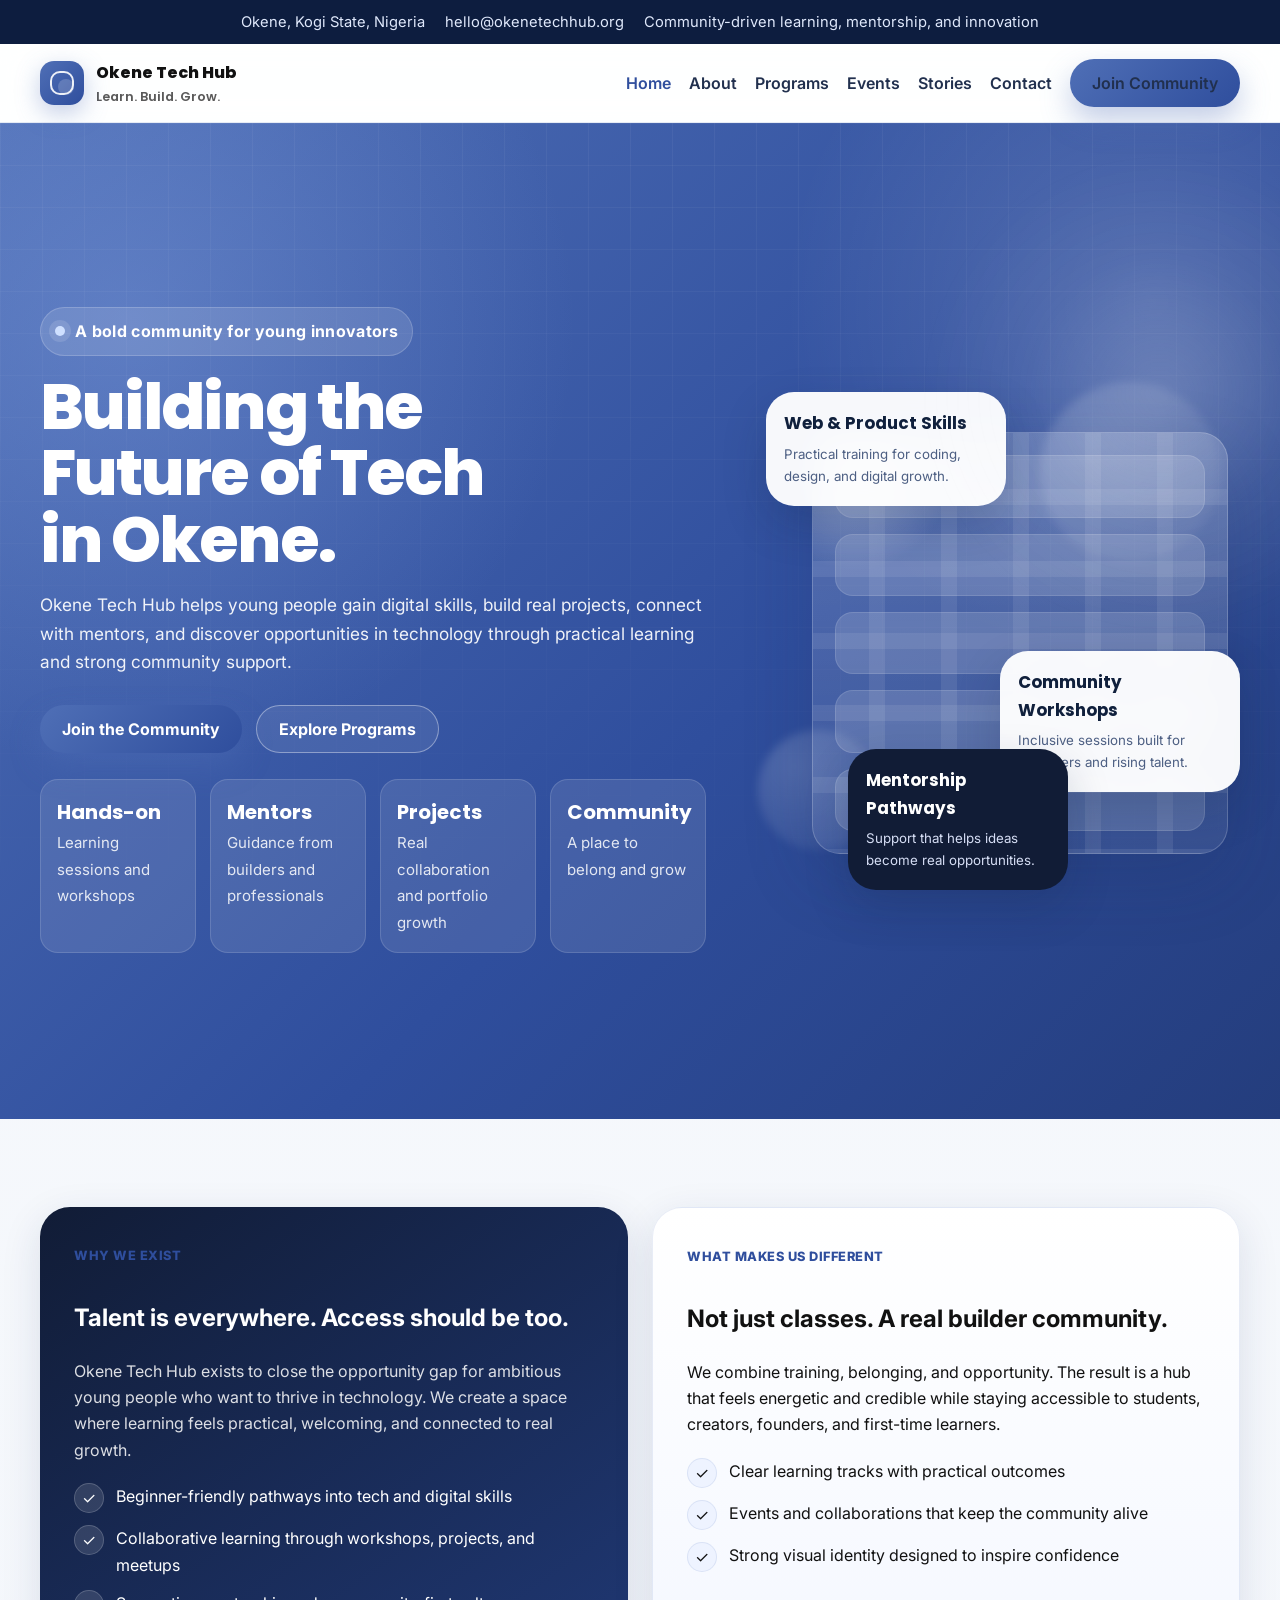
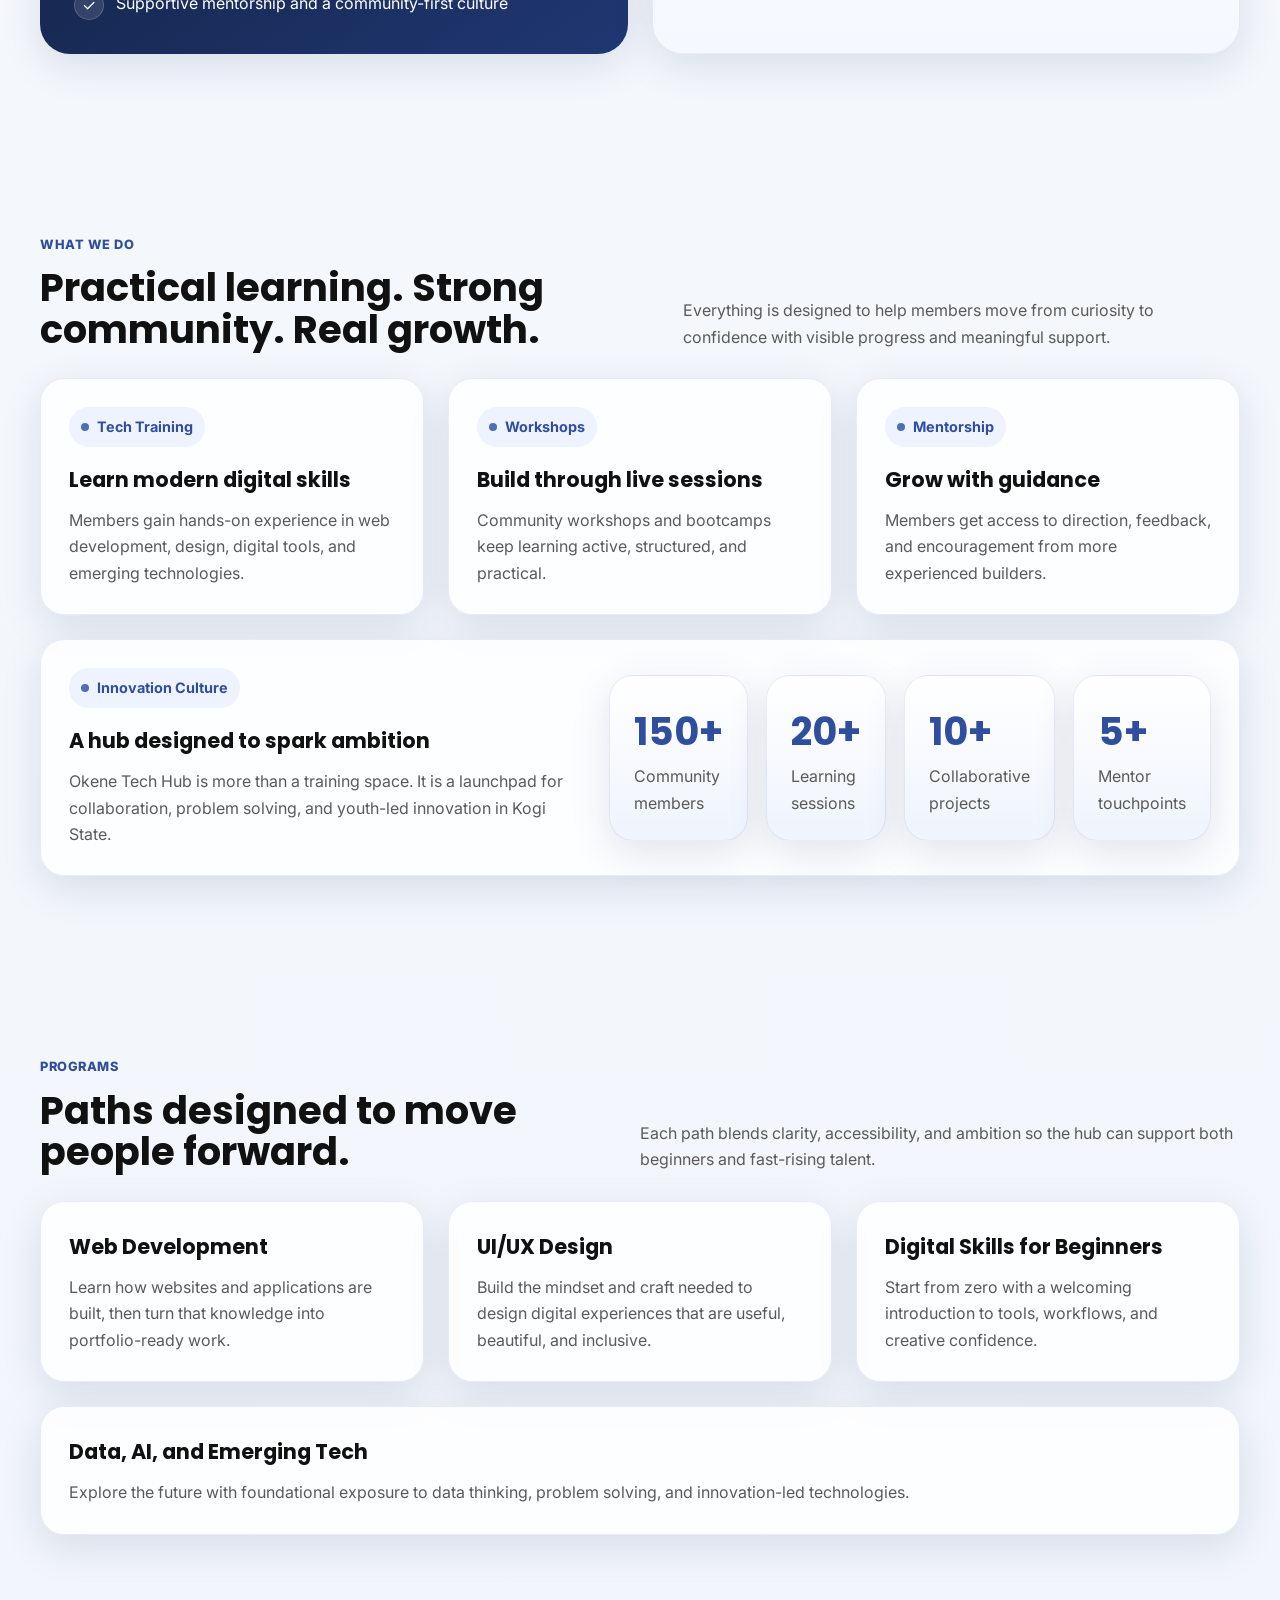
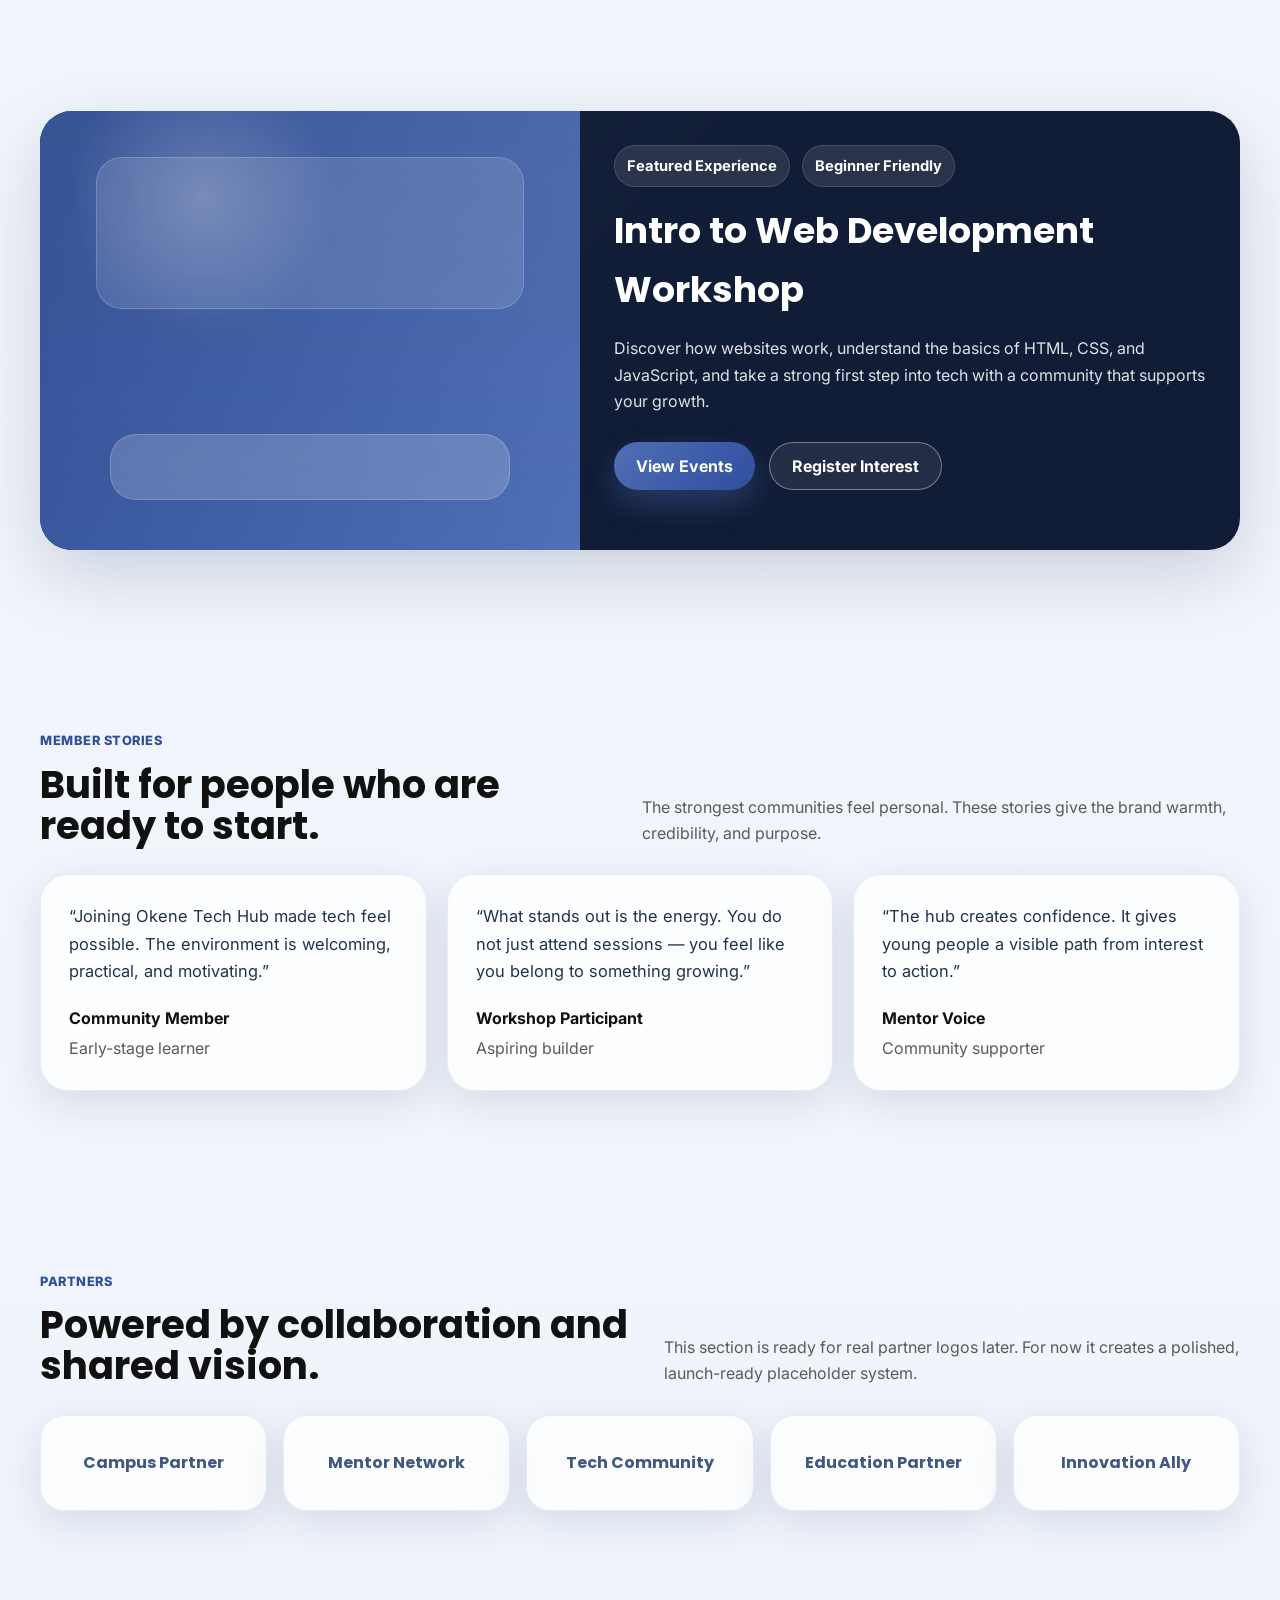
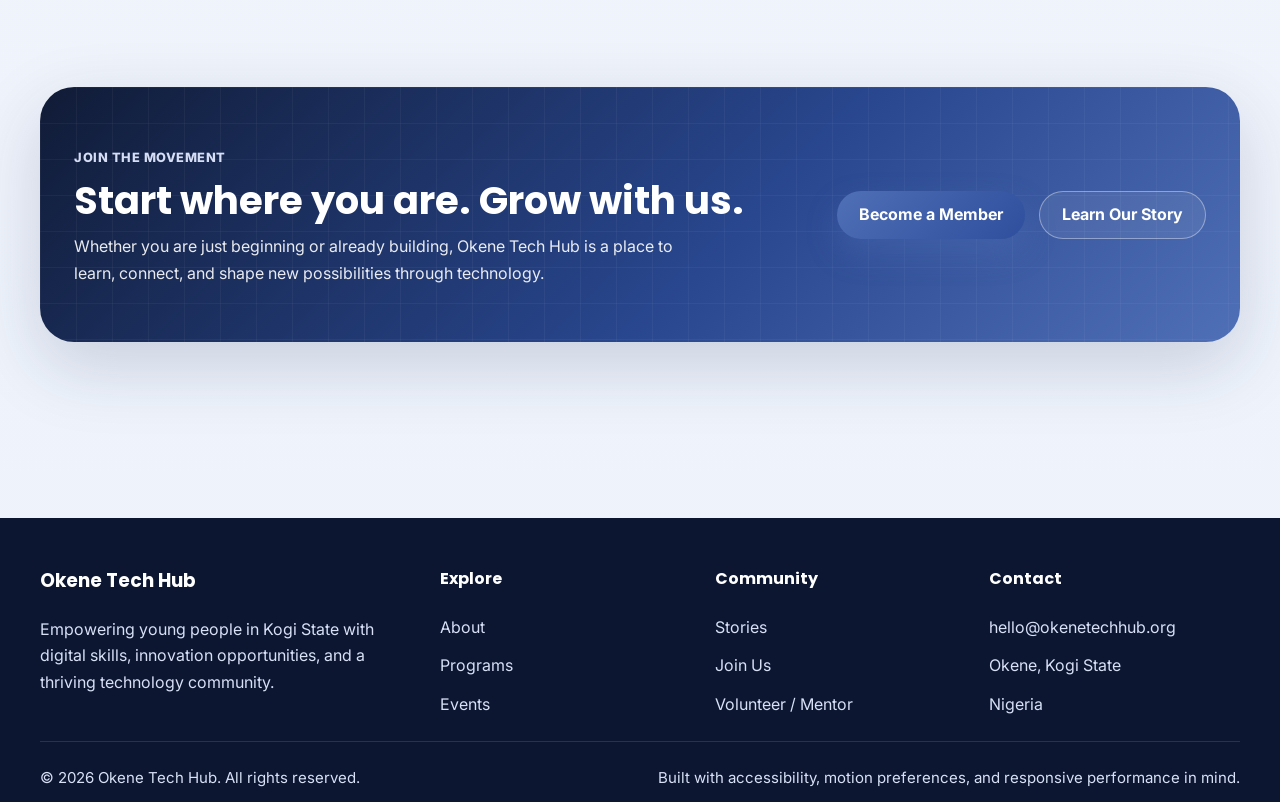
==== index.html @ 85276c2b "Okenetechhub" ====
<!doctype html>
<html lang="en">
<head>
  <meta charset="utf-8">
  <meta name="viewport" content="width=device-width, initial-scale=1">
  <meta name="description" content="Okene Tech Hub is a modern technology community empowering young people with digital skills, mentorship, and real opportunities.">
  <title>Okene Tech Hub | Building the Future of Tech in Okene</title>
  <link rel="preconnect" href="https://fonts.googleapis.com">
  <link rel="preconnect" href="https://fonts.gstatic.com" crossorigin>
  <link href="https://fonts.googleapis.com/css2?family=Inter:wght@400;500;600;700;800&family=Poppins:wght@600;700;800&display=swap" rel="stylesheet">
  <link rel="stylesheet" href="assets/css/styles.css">
</head>
<body>
  <a class="skip-link" href="#main">Skip to content</a>
  <div class="topbar">
    <div class="inner">
      <span>Okene, Kogi State, Nigeria</span>
      <span>hello@okenetechhub.org</span>
      <span>Community-driven learning, mentorship, and innovation</span>
    </div>
  </div>
  <header class="header">
    <div class="inner">
      <a class="brand" href="index.html" aria-label="Okene Tech Hub home">
        <span class="brand-mark" aria-hidden="true"></span>
        <span class="brand-text">Okene Tech Hub<small>Learn. Build. Grow.</small></span>
      </a>
      <button class="nav-toggle" data-nav-toggle aria-expanded="false" aria-controls="site-nav" aria-label="Open navigation menu">
        <span class="bar"></span><span class="bar"></span><span class="bar"></span>
      </button>
      <nav class="nav" id="site-nav" data-nav aria-label="Primary navigation">
        <ul>
          <li><a href="index.html" aria-current="page">Home</a></li>
          <li><a href="about.html">About</a></li>
          <li><a href="programs.html">Programs</a></li>
          <li><a href="events.html">Events</a></li>
          <li><a href="testimonials.html">Stories</a></li>
          <li><a href="contact.html">Contact</a></li>
        </ul>
        <a class="btn btn-primary" href="contact.html">Join Community</a>
      </nav>
    </div>
  </header>

  <main id="main">
    <section class="hero">
      <div class="container">
        <div class="reveal is-visible">
          <span class="eyebrow">A bold community for young innovators</span>
          <h1>Building the Future of Tech in Okene.</h1>
          <p>Okene Tech Hub helps young people gain digital skills, build real projects, connect with mentors, and discover opportunities in technology through practical learning and strong community support.</p>
          <div class="hero-actions">
            <a class="btn btn-primary" href="contact.html">Join the Community</a>
            <a class="btn btn-ghost" href="programs.html">Explore Programs</a>
          </div>
          <div class="hero-stats" aria-label="Key community highlights">
            <div class="stat"><strong>Hands-on</strong><span>Learning sessions and workshops</span></div>
            <div class="stat"><strong>Mentors</strong><span>Guidance from builders and professionals</span></div>
            <div class="stat"><strong>Projects</strong><span>Real collaboration and portfolio growth</span></div>
            <div class="stat"><strong>Community</strong><span>A place to belong and grow</span></div>
          </div>
        </div>
        <div class="hero-art reveal is-visible" aria-hidden="true">
          <span class="orb orb-a"></span>
          <span class="orb orb-b"></span>
          <div class="panel">
            <div class="panel-lines">
              <span></span><span></span><span></span><span></span><span></span>
            </div>
          </div>
          <div class="float-card one">
            <strong>Web & Product Skills</strong>
            <small>Practical training for coding, design, and digital growth.</small>
          </div>
          <div class="float-card two">
            <strong>Community Workshops</strong>
            <small>Inclusive sessions built for beginners and rising talent.</small>
          </div>
          <div class="float-card three">
            <strong>Mentorship Pathways</strong>
            <small>Support that helps ideas become real opportunities.</small>
          </div>
        </div>
      </div>
    </section>

    <section>
      <div class="container story">
        <article class="story-panel dark reveal">
          <span class="kicker">Why we exist</span>
          <h2>Talent is everywhere. Access should be too.</h2>
          <p>Okene Tech Hub exists to close the opportunity gap for ambitious young people who want to thrive in technology. We create a space where learning feels practical, welcoming, and connected to real growth.</p>
          <ul class="checklist">
            <li>Beginner-friendly pathways into tech and digital skills</li>
            <li>Collaborative learning through workshops, projects, and meetups</li>
            <li>Supportive mentorship and a community-first culture</li>
          </ul>
        </article>
        <article class="story-panel light reveal lift">
          <span class="kicker">What makes us different</span>
          <h2>Not just classes. A real builder community.</h2>
          <p>We combine training, belonging, and opportunity. The result is a hub that feels energetic and credible while staying accessible to students, creators, founders, and first-time learners.</p>
          <ul class="checklist">
            <li>Clear learning tracks with practical outcomes</li>
            <li>Events and collaborations that keep the community alive</li>
            <li>Strong visual identity designed to inspire confidence</li>
          </ul>
        </article>
      </div>
    </section>

    <section>
      <div class="container">
        <div class="section-header reveal">
          <div>
            <span class="kicker">What we do</span>
            <h2>Practical learning. Strong community. Real growth.</h2>
          </div>
          <p>Everything is designed to help members move from curiosity to confidence with visible progress and meaningful support.</p>
        </div>
        <div class="grid feature-grid">
          <article class="card reveal lift">
            <span class="card-badge">Tech Training</span>
            <h3>Learn modern digital skills</h3>
            <p>Members gain hands-on experience in web development, design, digital tools, and emerging technologies.</p>
          </article>
          <article class="card reveal lift">
            <span class="card-badge">Workshops</span>
            <h3>Build through live sessions</h3>
            <p>Community workshops and bootcamps keep learning active, structured, and practical.</p>
          </article>
          <article class="card reveal lift">
            <span class="card-badge">Mentorship</span>
            <h3>Grow with guidance</h3>
            <p>Members get access to direction, feedback, and encouragement from more experienced builders.</p>
          </article>
          <article class="card reveal lift">
            <div>
              <span class="card-badge">Innovation Culture</span>
              <h3>A hub designed to spark ambition</h3>
              <p>Okene Tech Hub is more than a training space. It is a launchpad for collaboration, problem solving, and youth-led innovation in Kogi State.</p>
            </div>
            <div class="metrics" aria-label="Projected community impact">
              <div class="metric"><strong data-counter="150" data-suffix="+">0+</strong><span>Community members</span></div>
              <div class="metric"><strong data-counter="20" data-suffix="+">0+</strong><span>Learning sessions</span></div>
              <div class="metric"><strong data-counter="10" data-suffix="+">0+</strong><span>Collaborative projects</span></div>
              <div class="metric"><strong data-counter="5" data-suffix="+">0+</strong><span>Mentor touchpoints</span></div>
            </div>
          </article>
        </div>
      </div>
    </section>

    <section>
      <div class="container">
        <div class="section-header reveal">
          <div>
            <span class="kicker">Programs</span>
            <h2>Paths designed to move people forward.</h2>
          </div>
          <p>Each path blends clarity, accessibility, and ambition so the hub can support both beginners and fast-rising talent.</p>
        </div>
        <div class="grid">
          <article class="card reveal lift" style="grid-column: span 4;">
            <h3>Web Development</h3>
            <p>Learn how websites and applications are built, then turn that knowledge into portfolio-ready work.</p>
          </article>
          <article class="card reveal lift" style="grid-column: span 4;">
            <h3>UI/UX Design</h3>
            <p>Build the mindset and craft needed to design digital experiences that are useful, beautiful, and inclusive.</p>
          </article>
          <article class="card reveal lift" style="grid-column: span 4;">
            <h3>Digital Skills for Beginners</h3>
            <p>Start from zero with a welcoming introduction to tools, workflows, and creative confidence.</p>
          </article>
          <article class="card reveal lift" style="grid-column: span 12;">
            <h3>Data, AI, and Emerging Tech</h3>
            <p>Explore the future with foundational exposure to data thinking, problem solving, and innovation-led technologies.</p>
          </article>
        </div>
      </div>
    </section>

    <section>
      <div class="container">
        <article class="event-card reveal">
          <div class="event-visual" aria-hidden="true"></div>
          <div class="event-copy">
            <div class="event-meta">
              <span class="pill">Featured Experience</span>
              <span class="pill">Beginner Friendly</span>
            </div>
            <h3>Intro to Web Development Workshop</h3>
            <p>Discover how websites work, understand the basics of HTML, CSS, and JavaScript, and take a strong first step into tech with a community that supports your growth.</p>
            <div class="hero-actions">
              <a class="btn btn-primary" href="events.html">View Events</a>
              <a class="btn btn-ghost" href="contact.html">Register Interest</a>
            </div>
          </div>
        </article>
      </div>
    </section>

    <section>
      <div class="container">
        <div class="section-header reveal">
          <div>
            <span class="kicker">Member stories</span>
            <h2>Built for people who are ready to start.</h2>
          </div>
          <p>The strongest communities feel personal. These stories give the brand warmth, credibility, and purpose.</p>
        </div>
        <div class="testimonials">
          <article class="quote reveal lift">
            <blockquote>“Joining Okene Tech Hub made tech feel possible. The environment is welcoming, practical, and motivating.”</blockquote>
            <footer><strong>Community Member</strong><span>Early-stage learner</span></footer>
          </article>
          <article class="quote reveal lift">
            <blockquote>“What stands out is the energy. You do not just attend sessions — you feel like you belong to something growing.”</blockquote>
            <footer><strong>Workshop Participant</strong><span>Aspiring builder</span></footer>
          </article>
          <article class="quote reveal lift">
            <blockquote>“The hub creates confidence. It gives young people a visible path from interest to action.”</blockquote>
            <footer><strong>Mentor Voice</strong><span>Community supporter</span></footer>
          </article>
        </div>
      </div>
    </section>

    <section>
      <div class="container">
        <div class="section-header reveal">
          <div>
            <span class="kicker">Partners</span>
            <h2>Powered by collaboration and shared vision.</h2>
          </div>
          <p>This section is ready for real partner logos later. For now it creates a polished, launch-ready placeholder system.</p>
        </div>
        <div class="logo-row">
          <div class="logo-tile reveal lift">Campus Partner</div>
          <div class="logo-tile reveal lift">Mentor Network</div>
          <div class="logo-tile reveal lift">Tech Community</div>
          <div class="logo-tile reveal lift">Education Partner</div>
          <div class="logo-tile reveal lift">Innovation Ally</div>
        </div>
      </div>
    </section>

    <section>
      <div class="container">
        <article class="cta reveal">
          <div class="inner">
            <div>
              <span class="kicker" style="color:#d6def5;">Join the movement</span>
              <h2>Start where you are. Grow with us.</h2>
              <p>Whether you are just beginning or already building, Okene Tech Hub is a place to learn, connect, and shape new possibilities through technology.</p>
            </div>
            <div class="cta-actions">
              <a class="btn btn-primary" href="contact.html">Become a Member</a>
              <a class="btn btn-ghost" href="about.html">Learn Our Story</a>
            </div>
          </div>
        </article>
      </div>
    </section>
  </main>

  <footer class="footer">
    <div class="inner">
      <div class="footer-grid">
        <div>
          <h3>Okene Tech Hub</h3>
          <p>Empowering young people in Kogi State with digital skills, innovation opportunities, and a thriving technology community.</p>
        </div>
        <div>
          <h4>Explore</h4>
          <ul>
            <li><a href="about.html">About</a></li>
            <li><a href="programs.html">Programs</a></li>
            <li><a href="events.html">Events</a></li>
          </ul>
        </div>
        <div>
          <h4>Community</h4>
          <ul>
            <li><a href="testimonials.html">Stories</a></li>
            <li><a href="contact.html">Join Us</a></li>
            <li><a href="contact.html">Volunteer / Mentor</a></li>
          </ul>
        </div>
        <div>
          <h4>Contact</h4>
          <ul>
            <li><a href="mailto:hello@okenetechhub.org">hello@okenetechhub.org</a></li>
            <li>Okene, Kogi State</li>
            <li>Nigeria</li>
          </ul>
        </div>
      </div>
      <div class="footer-bottom">
        <span>© 2026 Okene Tech Hub. All rights reserved.</span>
        <span>Built with accessibility, motion preferences, and responsive performance in mind.</span>
      </div>
    </div>
  </footer>

  <script src="assets/js/main.js"></script>
</body>
</html>
---- assets/css/styles.css ----
:root {
  --primary: #4f6fb6;
  --primary-dark: #2f4e9d;
  --accent: #6c8edb;
  --accent-2: #89a7e7;
  --bg: #f2f4f7;
  --surface: #ffffff;
  --surface-2: #e9eef8;
  --ink: #111111;
  --muted: #5a5a5a;
  --card-dark: #1f1f1f;
  --white: #ffffff;
  --ring: #ffbf47;
  --shadow: 0 12px 40px rgba(25, 42, 89, 0.12);
  --shadow-lg: 0 24px 70px rgba(25, 42, 89, 0.18);
  --radius: 24px;
  --radius-sm: 16px;
  --max: 1200px;
  --header-h: 78px;
}

* { box-sizing: border-box; }
html { scroll-behavior: smooth; }
body {
  margin: 0;
  font-family: Inter, system-ui, -apple-system, BlinkMacSystemFont, "Segoe UI", sans-serif;
  color: var(--ink);
  background: linear-gradient(180deg, #f7f9fc 0%, #eef3fb 100%);
  line-height: 1.65;
}
img { max-width: 100%; display: block; }
a { color: inherit; }
button, input, textarea { font: inherit; }

.skip-link {
  position: absolute;
  left: 16px;
  top: -56px;
  background: var(--ink);
  color: var(--white);
  padding: 12px 16px;
  border-radius: 12px;
  z-index: 1000;
}
.skip-link:focus { top: 16px; }

:focus-visible {
  outline: 3px solid var(--ring);
  outline-offset: 3px;
}

.topbar {
  background: #0d1d3f;
  color: #dfe8fb;
  font-size: 0.92rem;
}
.topbar .inner,
.header .inner,
.container {
  width: min(calc(100% - 32px), var(--max));
  margin: 0 auto;
}
.topbar .inner {
  display: flex;
  flex-wrap: wrap;
  gap: 10px 20px;
  justify-content: center;
  padding: 10px 0;
}

.header {
  position: sticky;
  top: 0;
  z-index: 20;
  backdrop-filter: blur(14px);
  background: rgba(255, 255, 255, 0.88);
  border-bottom: 1px solid rgba(79, 111, 182, 0.14);
}
.header .inner {
  min-height: var(--header-h);
  display: flex;
  align-items: center;
  justify-content: space-between;
  gap: 20px;
}
.brand {
  display: inline-flex;
  align-items: center;
  gap: 12px;
  text-decoration: none;
  font-weight: 800;
  font-family: Poppins, Inter, sans-serif;
}
.brand-mark {
  width: 44px;
  height: 44px;
  border-radius: 14px;
  background: linear-gradient(135deg, var(--primary), var(--primary-dark));
  position: relative;
  box-shadow: 0 8px 24px rgba(79, 111, 182, 0.35);
}
.brand-mark::before,
.brand-mark::after {
  content: "";
  position: absolute;
  inset: 10px;
  border: 2px solid rgba(255,255,255,0.9);
  border-radius: 10px;
}
.brand-mark::after {
  inset: 18px 10px 10px 18px;
  background: rgba(255,255,255,0.18);
  border-width: 0;
}
.brand-text small {
  display: block;
  color: var(--muted);
  font-weight: 600;
  font-size: 0.8rem;
}

.nav-toggle {
  display: none;
  border: 0;
  background: transparent;
  padding: 8px;
  border-radius: 10px;
}
.nav-toggle .bar {
  display: block;
  width: 24px;
  height: 2px;
  background: var(--ink);
  margin: 5px 0;
}

.nav {
  display: flex;
  align-items: center;
  gap: 18px;
}
.nav ul {
  list-style: none;
  display: flex;
  gap: 18px;
  padding: 0;
  margin: 0;
}
.nav a {
  text-decoration: none;
  color: #21304e;
  font-weight: 600;
}
.nav a[aria-current="page"] {
  color: var(--primary-dark);
}

.btn, .button-link {
  display: inline-flex;
  align-items: center;
  justify-content: center;
  gap: 10px;
  text-decoration: none;
  min-height: 48px;
  padding: 0 22px;
  border-radius: 999px;
  font-weight: 700;
  transition: transform .25s ease, box-shadow .25s ease, background .25s ease, color .25s ease, border-color .25s ease;
}
.btn:hover, .button-link:hover { transform: translateY(-2px); }
.btn-primary {
  background: linear-gradient(135deg, var(--primary), var(--primary-dark));
  color: var(--white);
  box-shadow: 0 14px 30px rgba(79, 111, 182, 0.35);
}
.btn-primary:hover { box-shadow: 0 18px 40px rgba(79, 111, 182, 0.42); }
.btn-secondary {
  color: var(--primary-dark);
  border: 1.5px solid rgba(79,111,182,0.25);
  background: rgba(255,255,255,0.75);
}
.btn-ghost {
  color: var(--white);
  border: 1.5px solid rgba(255,255,255,0.38);
  background: rgba(255,255,255,0.08);
}

.hero {
  position: relative;
  overflow: clip;
  background:
    radial-gradient(circle at 10% 20%, rgba(137,167,231,0.35), transparent 32%),
    radial-gradient(circle at 90% 18%, rgba(255,255,255,0.17), transparent 26%),
    linear-gradient(135deg, #4f6fb6 0%, #2f4e9d 58%, #243d7d 100%);
  color: var(--white);
}
.hero::before {
  content: "";
  position: absolute;
  inset: 0;
  background-image:
    linear-gradient(rgba(255,255,255,0.08) 1px, transparent 1px),
    linear-gradient(90deg, rgba(255,255,255,0.08) 1px, transparent 1px);
  background-size: 42px 42px;
  mask-image: linear-gradient(180deg, rgba(0,0,0,.6), transparent 85%);
}
.hero::after {
  content: "";
  position: absolute;
  width: 500px;
  height: 500px;
  border-radius: 50%;
  right: -130px;
  top: 20px;
  background: radial-gradient(circle, rgba(255,255,255,0.18) 0%, rgba(255,255,255,0.04) 38%, transparent 68%);
  filter: blur(8px);
}
.hero .container {
  position: relative;
  padding: 96px 0 78px;
  display: grid;
  grid-template-columns: 1.15fr .85fr;
  gap: 42px;
  align-items: center;
}
.eyebrow {
  display: inline-flex;
  align-items: center;
  gap: 10px;
  padding: 10px 14px;
  border-radius: 999px;
  background: rgba(255,255,255,0.12);
  border: 1px solid rgba(255,255,255,0.18);
  font-weight: 700;
  letter-spacing: .02em;
}
.eyebrow::before {
  content: "";
  width: 10px;
  height: 10px;
  border-radius: 50%;
  background: #cfe0ff;
  box-shadow: 0 0 0 6px rgba(255,255,255,0.12);
}
.hero h1,
.page-hero h1 {
  font-family: Poppins, Inter, sans-serif;
  font-weight: 800;
  line-height: 1.04;
  letter-spacing: -0.03em;
  margin: 18px 0 18px;
}
.hero h1 { font-size: clamp(2.7rem, 5vw, 5rem); max-width: 12ch; }
.hero p {
  max-width: 62ch;
  font-size: 1.08rem;
  color: rgba(255,255,255,0.92);
}
.hero-actions {
  display: flex;
  flex-wrap: wrap;
  gap: 14px;
  margin: 28px 0 26px;
}
.hero-stats {
  display: grid;
  grid-template-columns: repeat(4, minmax(0, 1fr));
  gap: 14px;
}
.stat {
  padding: 16px;
  border-radius: 18px;
  background: rgba(255,255,255,0.1);
  border: 1px solid rgba(255,255,255,0.14);
}
.stat strong {
  display: block;
  font-size: 1.25rem;
  font-family: Poppins, Inter, sans-serif;
}
.stat span { color: rgba(255,255,255,0.85); font-size: 0.94rem; }

.hero-art {
  position: relative;
  min-height: 520px;
}
.orb, .panel, .float-card {
  position: absolute;
  border-radius: 28px;
}
.orb {
  width: 180px;
  height: 180px;
  border-radius: 50%;
  filter: blur(4px);
  background: radial-gradient(circle at 30% 30%, rgba(255,255,255,0.92), rgba(255,255,255,0.12));
  opacity: 0.18;
}
.orb-a { top: 12px; right: 20px; }
.orb-b { bottom: 40px; left: 10px; width: 120px; height: 120px; }
.panel {
  inset: 62px 12px 36px 64px;
  background: linear-gradient(180deg, rgba(255,255,255,0.18), rgba(255,255,255,0.07));
  border: 1px solid rgba(255,255,255,0.2);
  box-shadow: var(--shadow-lg);
  overflow: hidden;
}
.panel::before {
  content: "";
  position: absolute;
  inset: 0;
  background:
    radial-gradient(circle at 10% 10%, rgba(255,255,255,0.38), transparent 18%),
    linear-gradient(transparent 78%, rgba(255,255,255,0.08) 78%),
    linear-gradient(90deg, transparent 78%, rgba(255,255,255,0.08) 78%);
  background-size: auto, 100% 72px, 72px 100%;
}
.panel-lines {
  position: absolute;
  inset: 22px;
  display: grid;
  grid-template-rows: repeat(5, 1fr);
  gap: 16px;
}
.panel-lines span {
  border-radius: 18px;
  background: rgba(255,255,255,0.14);
  border: 1px solid rgba(255,255,255,0.12);
}
.float-card {
  padding: 18px;
  background: rgba(255,255,255,0.96);
  color: #10203c;
  box-shadow: 0 18px 45px rgba(16, 32, 60, 0.18);
  backdrop-filter: blur(12px);
}
.float-card strong {
  display: block;
  font-family: Poppins, Inter, sans-serif;
  font-size: 1.05rem;
  margin-bottom: 6px;
}
.float-card small { color: #4d5f83; display: block; }
.float-card.one { top: 22px; left: 18px; width: 240px; }
.float-card.two { right: 0; bottom: 98px; width: 240px; }
.float-card.three { left: 100px; bottom: 0; width: 220px; background: #111c36; color: var(--white); }
.float-card.three small { color: #d6def5; }

main section { padding: 88px 0; }
.section-header {
  display: flex;
  justify-content: space-between;
  gap: 18px;
  align-items: end;
  margin-bottom: 28px;
}
.section-header h2,
.cta h2,
.page-hero h1 {
  font-family: Poppins, Inter, sans-serif;
  font-size: clamp(2rem, 3vw, 3rem);
  line-height: 1.08;
  margin: 0;
}
.section-header p,
.lead {
  max-width: 60ch;
  color: var(--muted);
  margin: 0;
}
.kicker {
  display: inline-block;
  margin-bottom: 12px;
  font-weight: 800;
  color: var(--primary-dark);
  letter-spacing: .04em;
  text-transform: uppercase;
  font-size: .8rem;
}

.grid {
  display: grid;
  grid-template-columns: repeat(12, 1fr);
  gap: 24px;
}
.card {
  background: rgba(255,255,255,0.82);
  border: 1px solid rgba(79,111,182,0.12);
  border-radius: var(--radius);
  box-shadow: var(--shadow);
  padding: 28px;
}
.card h3 {
  font-family: Poppins, Inter, sans-serif;
  margin-top: 0;
  margin-bottom: 10px;
  font-size: 1.3rem;
}
.card p { margin: 0; color: var(--muted); }
.card-badge {
  display: inline-flex;
  align-items: center;
  gap: 8px;
  padding: 8px 12px;
  margin-bottom: 16px;
  border-radius: 999px;
  background: #eef3ff;
  color: var(--primary-dark);
  font-weight: 700;
  font-size: .9rem;
}
.card-badge::before {
  content: "";
  width: 8px; height: 8px; border-radius: 50%; background: var(--primary);
}

.feature-grid .card:nth-child(1) { grid-column: span 4; }
.feature-grid .card:nth-child(2) { grid-column: span 4; }
.feature-grid .card:nth-child(3) { grid-column: span 4; }
.feature-grid .card:nth-child(4) { grid-column: span 12; display: grid; grid-template-columns: 1.2fr .8fr; gap: 20px; align-items: center; }

.story {
  display: grid;
  grid-template-columns: 1fr 1fr;
  gap: 24px;
  align-items: stretch;
}
.story-panel {
  border-radius: 30px;
  padding: 34px;
  box-shadow: var(--shadow);
}
.story-panel.dark {
  background: linear-gradient(145deg, #111c36, #1f3772);
  color: var(--white);
}
.story-panel.dark p { color: rgba(255,255,255,0.85); }
.story-panel.light {
  background: linear-gradient(180deg, #ffffff, #f5f8ff);
  border: 1px solid rgba(79,111,182,0.12);
}
.checklist {
  list-style: none;
  padding: 0;
  margin: 20px 0 0;
}
.checklist li {
  display: flex;
  gap: 12px;
  margin-top: 12px;
}
.checklist li::before {
  content: "✓";
  width: 28px;
  height: 28px;
  display: inline-grid;
  place-items: center;
  border-radius: 50%;
  background: rgba(255,255,255,0.12);
  border: 1px solid rgba(255,255,255,0.18);
  flex: 0 0 28px;
}
.story-panel.light .checklist li::before {
  background: #eef3ff;
  border-color: rgba(79,111,182,0.12);
}

.metrics {
  display: grid;
  grid-template-columns: repeat(4, 1fr);
  gap: 18px;
}
.metric {
  padding: 24px;
  border-radius: 24px;
  background: linear-gradient(180deg, #ffffff, #eff4fd);
  border: 1px solid rgba(79,111,182,0.12);
  box-shadow: var(--shadow);
}
.metric strong {
  display: block;
  font-family: Poppins, Inter, sans-serif;
  font-size: clamp(1.9rem, 3vw, 2.6rem);
  color: var(--primary-dark);
}
.metric span { color: var(--muted); }

.event-card,
.cta {
  position: relative;
  overflow: hidden;
}
.event-card {
  display: grid;
  grid-template-columns: .9fr 1.1fr;
  gap: 0;
  background: #111c36;
  color: var(--white);
  border-radius: 32px;
  box-shadow: var(--shadow-lg);
}
.event-card::before {
  content: "";
  position: absolute;
  inset: 0;
  background:
    radial-gradient(circle at 12% 22%, rgba(137,167,231,0.38), transparent 28%),
    linear-gradient(135deg, rgba(255,255,255,0.04), transparent 50%);
}
.event-visual {
  min-height: 320px;
  background:
    linear-gradient(180deg, rgba(255,255,255,0.08), rgba(255,255,255,0)),
    radial-gradient(circle at 30% 20%, rgba(255,255,255,0.2), transparent 26%),
    linear-gradient(135deg, #26458c, #4f6fb6);
  position: relative;
}
.event-visual::before,
.event-visual::after {
  content: "";
  position: absolute;
  border-radius: 26px;
  border: 1px solid rgba(255,255,255,0.18);
}
.event-visual::before {
  inset: 46px 56px auto 56px;
  height: 150px;
  background: rgba(255,255,255,0.12);
}
.event-visual::after {
  inset: auto 70px 50px 70px;
  height: 64px;
  background: rgba(255,255,255,0.18);
}
.event-copy { position: relative; padding: 34px; }
.event-meta {
  display: flex;
  flex-wrap: wrap;
  gap: 12px;
  margin-bottom: 14px;
}
.pill {
  display: inline-flex;
  padding: 8px 12px;
  border-radius: 999px;
  background: rgba(255,255,255,0.1);
  border: 1px solid rgba(255,255,255,0.14);
  font-weight: 700;
  font-size: .92rem;
}
.event-copy h3 { font-size: clamp(1.6rem, 2.8vw, 2.4rem); margin: 8px 0 12px; font-family: Poppins, Inter, sans-serif; }
.event-copy p { color: rgba(255,255,255,0.87); }

.testimonials {
  display: grid;
  grid-template-columns: repeat(3, 1fr);
  gap: 20px;
}
.quote {
  background: rgba(255,255,255,0.84);
  border: 1px solid rgba(79,111,182,0.12);
  border-radius: 28px;
  padding: 28px;
  box-shadow: var(--shadow);
}
.quote blockquote {
  margin: 0 0 20px;
  font-size: 1.03rem;
  color: #22324c;
}
.quote footer {
  display: flex;
  flex-direction: column;
  gap: 4px;
  color: var(--muted);
}
.quote strong { color: var(--ink); }

.logo-row {
  display: grid;
  grid-template-columns: repeat(5, 1fr);
  gap: 16px;
}
.logo-tile {
  min-height: 96px;
  display: grid;
  place-items: center;
  border-radius: 24px;
  background: rgba(255,255,255,0.8);
  border: 1px solid rgba(79,111,182,0.12);
  box-shadow: var(--shadow);
  color: #42577f;
  font-family: Poppins, Inter, sans-serif;
  font-weight: 700;
}

.cta {
  background: linear-gradient(135deg, #101b36, #29478f 58%, #4f6fb6);
  color: var(--white);
  border-radius: 34px;
  box-shadow: var(--shadow-lg);
}
.cta::before {
  content: "";
  position: absolute;
  inset: 0;
  background-image:
    linear-gradient(rgba(255,255,255,0.08) 1px, transparent 1px),
    linear-gradient(90deg, rgba(255,255,255,0.08) 1px, transparent 1px);
  background-size: 36px 36px;
  opacity: 0.55;
}
.cta .inner {
  position: relative;
  padding: 56px 34px;
  display: flex;
  gap: 20px;
  align-items: center;
  justify-content: space-between;
}
.cta p { color: rgba(255,255,255,0.9); max-width: 60ch; margin: 12px 0 0; }
.cta-actions { display: flex; flex-wrap: wrap; gap: 14px; }

.page-hero {
  position: relative;
  overflow: hidden;
  background: linear-gradient(135deg, rgba(79,111,182,0.12), rgba(47,78,157,0.06));
  border-bottom: 1px solid rgba(79,111,182,0.1);
}
.page-hero .container { padding: 72px 0 52px; }
.page-hero p { max-width: 64ch; color: var(--muted); font-size: 1.05rem; }
.breadcrumbs {
  display: flex; gap: 10px; flex-wrap: wrap; margin-bottom: 12px; color: #516689; font-weight: 600;
}
.breadcrumbs a { text-decoration: none; color: inherit; }

.two-col { display: grid; grid-template-columns: 1.05fr .95fr; gap: 24px; align-items: start; }
.stack { display: grid; gap: 18px; }
.form-card { background: rgba(255,255,255,0.88); border: 1px solid rgba(79,111,182,0.12); border-radius: 28px; box-shadow: var(--shadow); padding: 28px; }
label { display: block; font-weight: 700; margin-bottom: 8px; }
input, textarea, select {
  width: 100%;
  border: 1px solid rgba(79,111,182,0.2);
  border-radius: 16px;
  padding: 14px 16px;
  background: #fff;
}
textarea { min-height: 150px; resize: vertical; }
.form-grid { display: grid; grid-template-columns: 1fr 1fr; gap: 18px; }
.helper { color: var(--muted); font-size: .93rem; margin-top: 8px; }

.footer {
  background: #0c1630;
  color: #d7e0f5;
  margin-top: 88px;
}
.footer .inner {
  width: min(calc(100% - 32px), var(--max));
  margin: 0 auto;
  padding: 48px 0 24px;
}
.footer-grid {
  display: grid;
  grid-template-columns: 1.2fr .8fr .8fr .8fr;
  gap: 24px;
}
.footer h3, .footer h4 {
  margin-top: 0;
  color: var(--white);
  font-family: Poppins, Inter, sans-serif;
}
.footer ul { list-style: none; padding: 0; margin: 0; display: grid; gap: 12px; }
.footer a { color: inherit; text-decoration: none; }
.footer-bottom {
  display: flex;
  justify-content: space-between;
  gap: 16px;
  flex-wrap: wrap;
  padding-top: 24px;
  margin-top: 24px;
  border-top: 1px solid rgba(255,255,255,0.12);
  font-size: 0.94rem;
}

.reveal {
  opacity: 0;
  transform: translateY(26px);
  transition: opacity .7s ease, transform .7s ease;
}
.reveal.is-visible {
  opacity: 1;
  transform: translateY(0);
}
.lift {
  transition: transform .3s ease, box-shadow .3s ease;
}
.lift:hover {
  transform: translateY(-6px);
  box-shadow: 0 22px 52px rgba(25,42,89,0.14);
}

@media (max-width: 1050px) {
  .hero .container,
  .story,
  .two-col,
  .event-card,
  .feature-grid .card:nth-child(4),
  .cta .inner,
  .footer-grid {
    grid-template-columns: 1fr;
  }
  .hero-art { min-height: 420px; }
  .hero h1 { max-width: none; }
  .metrics, .testimonials, .logo-row { grid-template-columns: repeat(2, 1fr); }
  .feature-grid .card:nth-child(1), .feature-grid .card:nth-child(2), .feature-grid .card:nth-child(3) { grid-column: span 12; }
}

@media (max-width: 820px) {
  .nav-toggle { display: inline-block; }
  .nav {
    position: absolute;
    right: 16px;
    top: calc(100% + 8px);
    width: min(92vw, 340px);
    background: rgba(255,255,255,0.98);
    border: 1px solid rgba(79,111,182,0.14);
    border-radius: 24px;
    box-shadow: var(--shadow-lg);
    padding: 18px;
    display: none;
    flex-direction: column;
    align-items: stretch;
  }
  .nav.open { display: flex; }
  .nav ul { flex-direction: column; gap: 14px; }
  .hero .container { padding: 76px 0 54px; }
  .hero-stats { grid-template-columns: repeat(2, 1fr); }
  .metrics { grid-template-columns: repeat(2, 1fr); }
  .testimonials, .logo-row { grid-template-columns: 1fr; }
  .section-header { align-items: start; flex-direction: column; }
}

@media (max-width: 600px) {
  body { font-size: 0.98rem; }
  .topbar .inner { justify-content: start; }
  .hero-actions, .cta-actions { flex-direction: column; align-items: stretch; }
  .btn, .button-link { width: 100%; }
  .hero-stats, .metrics, .form-grid { grid-template-columns: 1fr; }
  .card, .form-card, .story-panel, .event-copy { padding: 22px; }
  .panel { inset: 52px 0 26px 22px; }
  .float-card.one { width: 210px; }
  .float-card.two { width: 210px; }
  .float-card.three { left: 32px; }
}

@media (prefers-reduced-motion: reduce) {
  html { scroll-behavior: auto; }
  *, *::before, *::after {
    animation-duration: 0.01ms !important;
    animation-iteration-count: 1 !important;
    transition-duration: 0.01ms !important;
  }
  .reveal { opacity: 1; transform: none; }
}
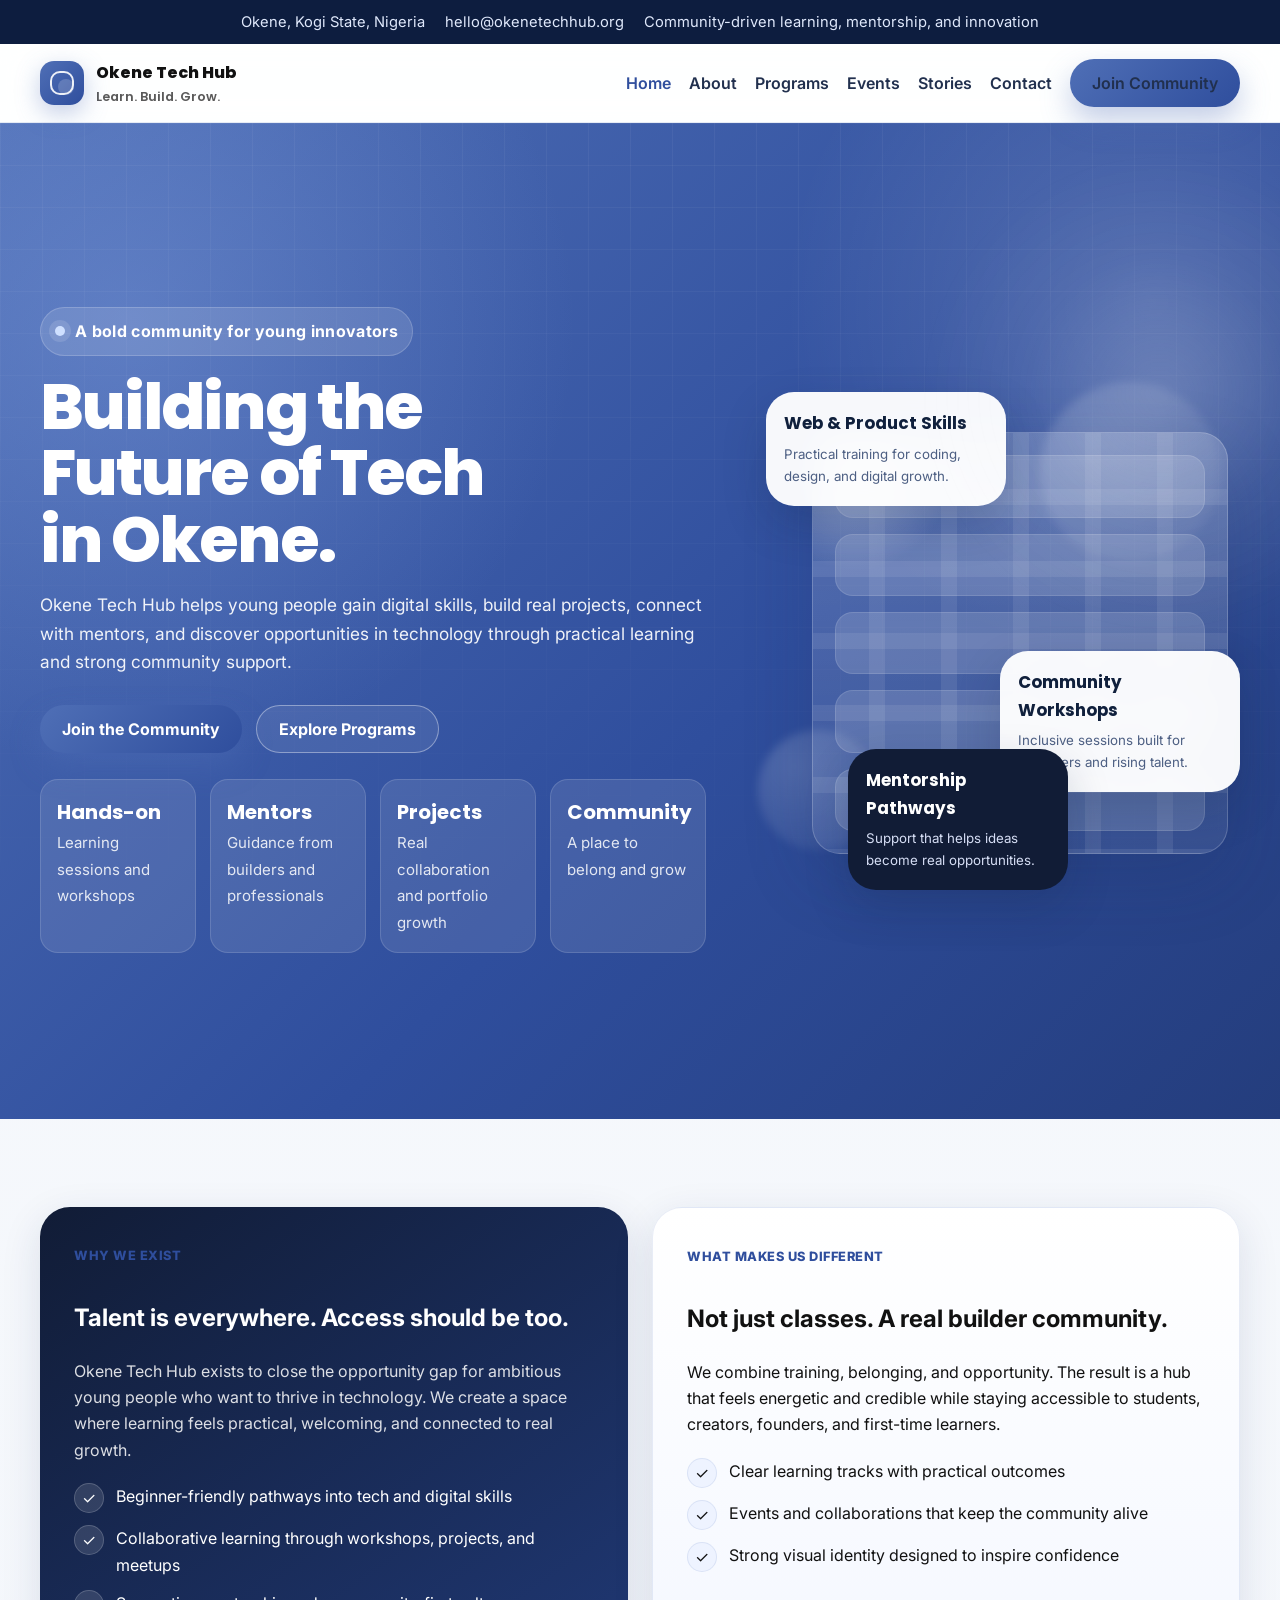
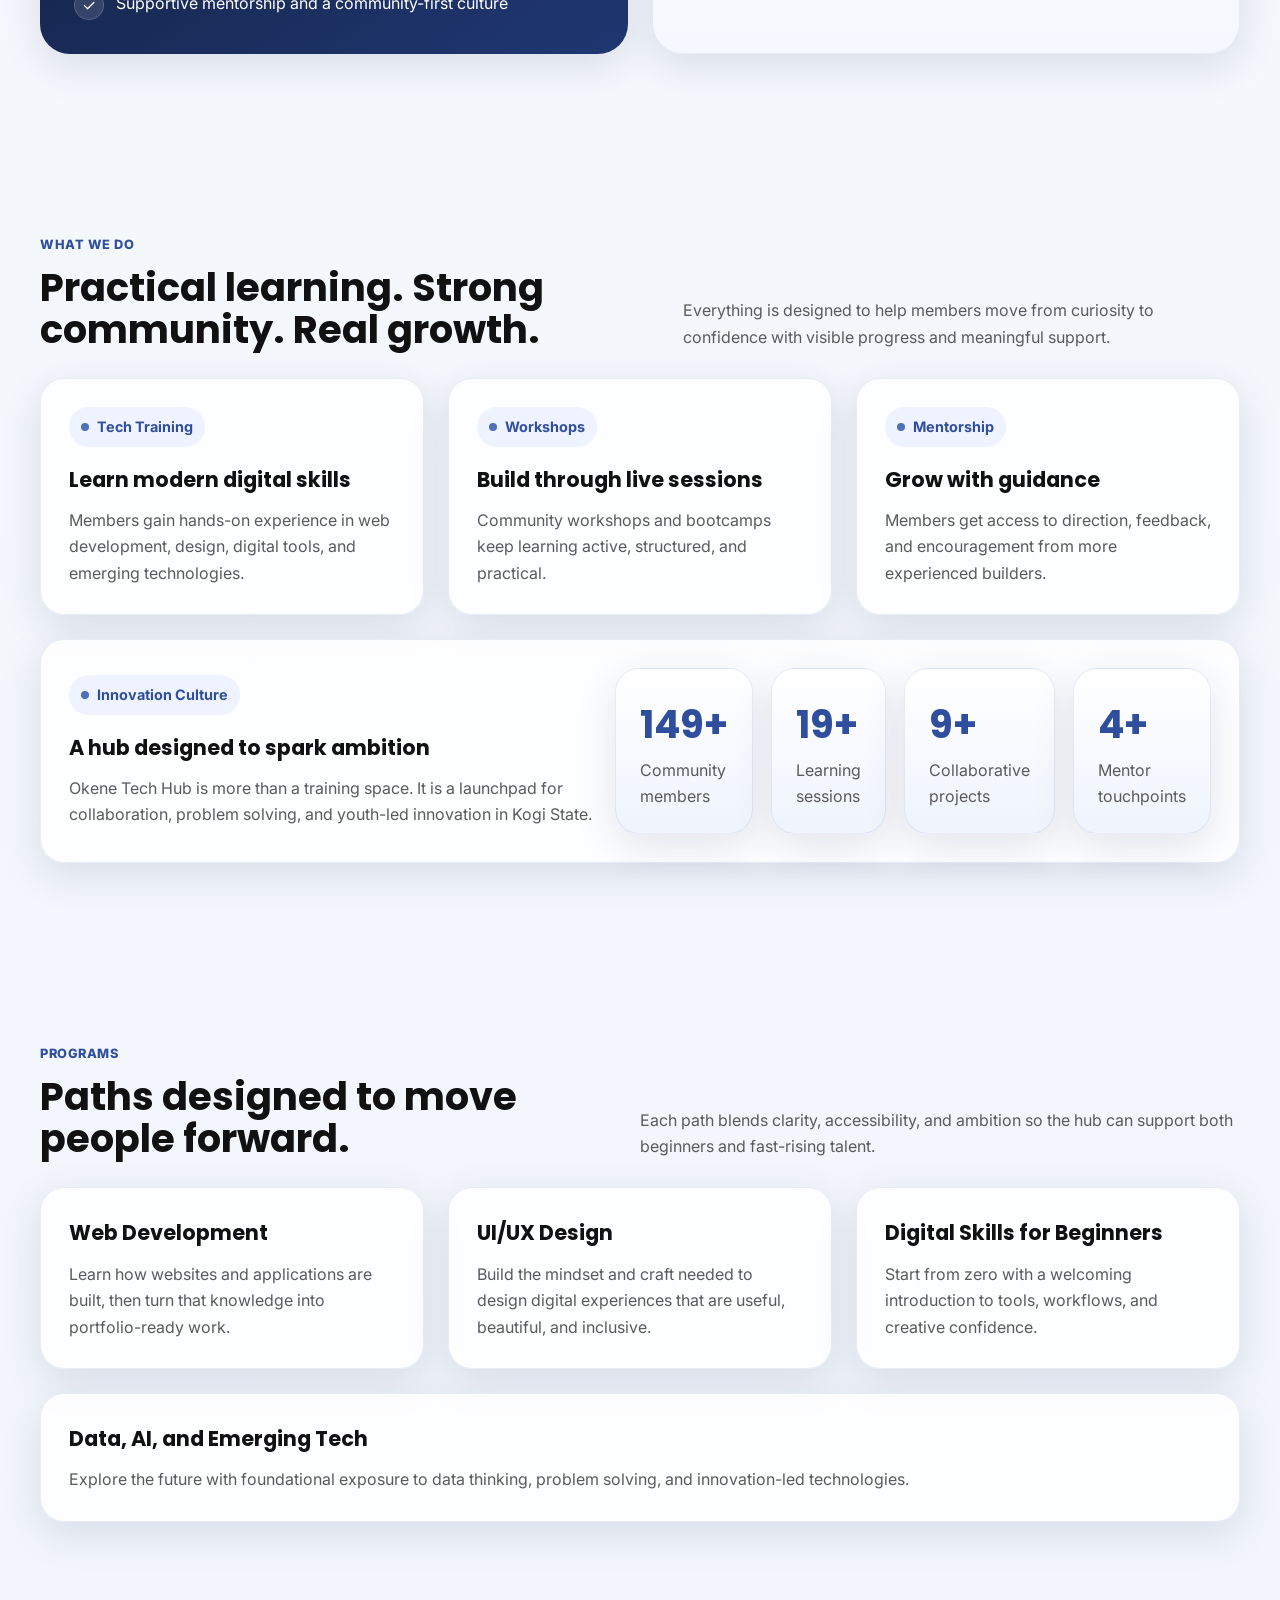
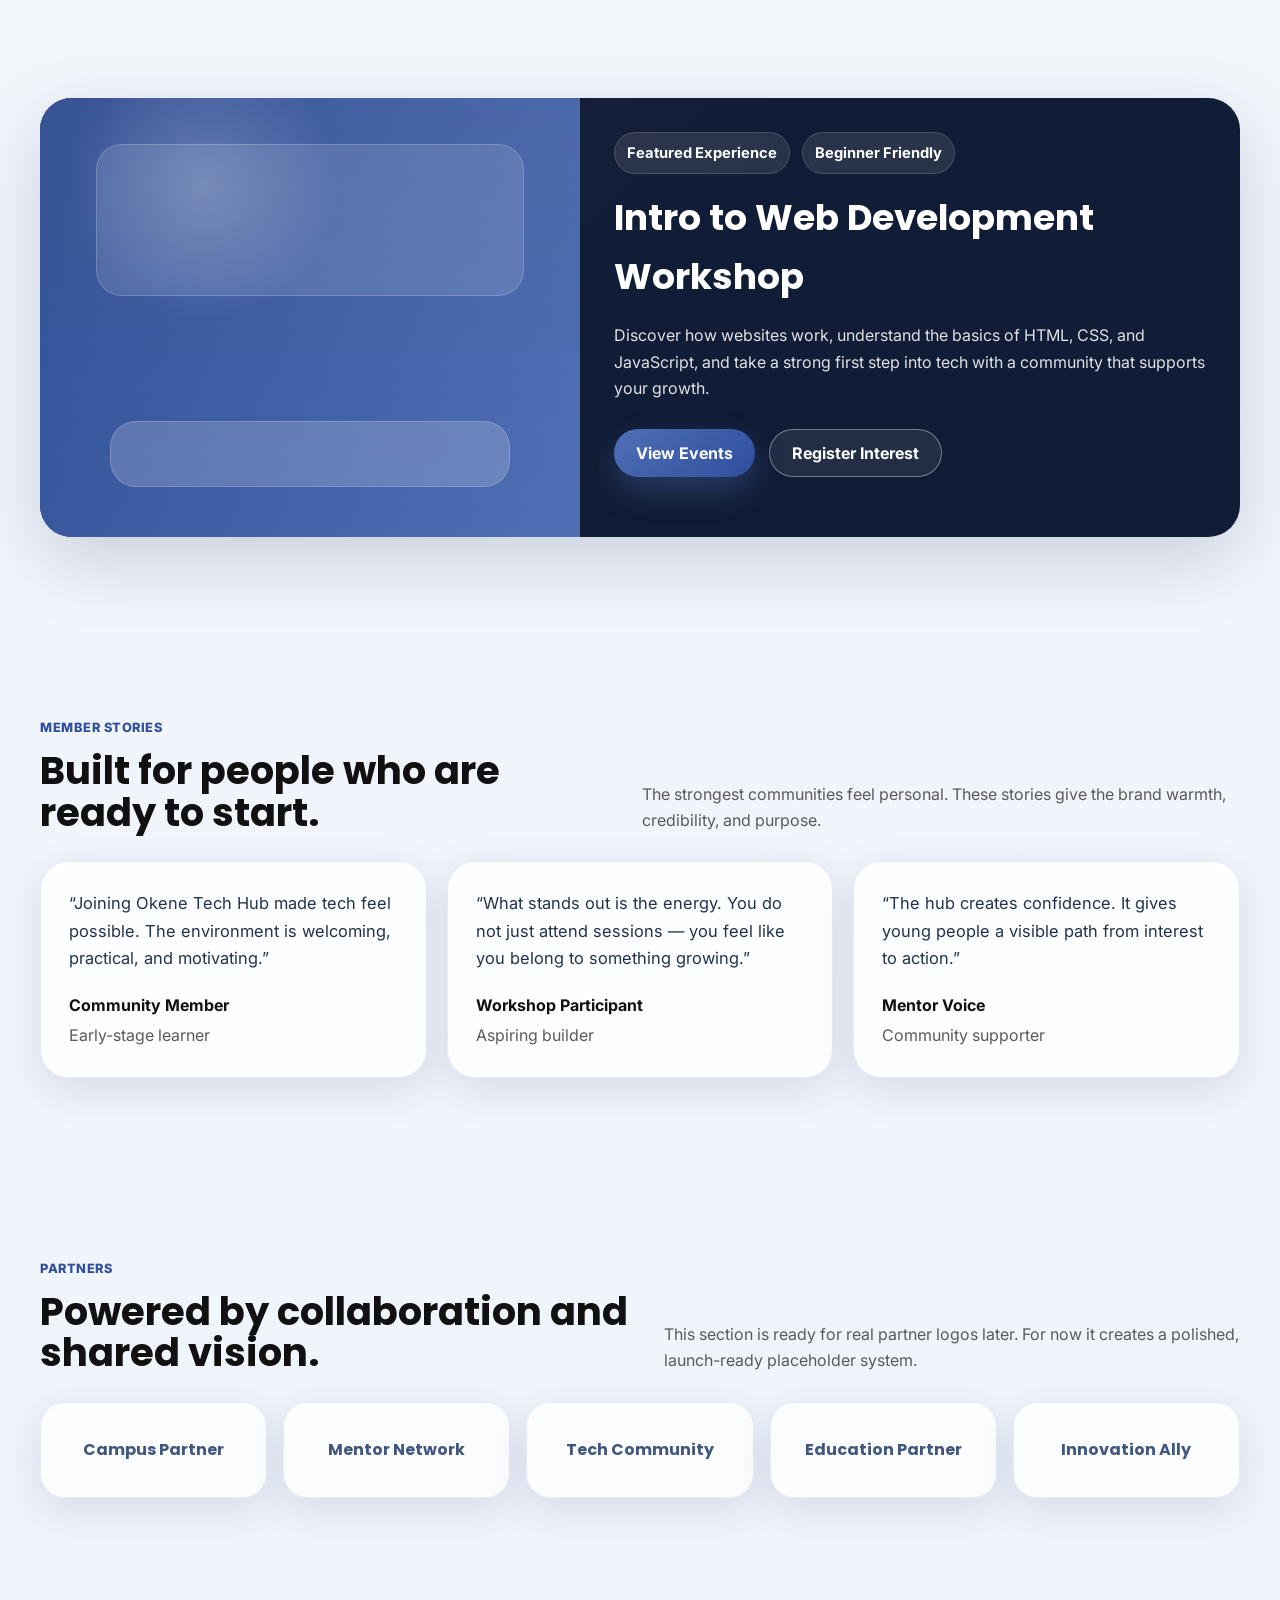
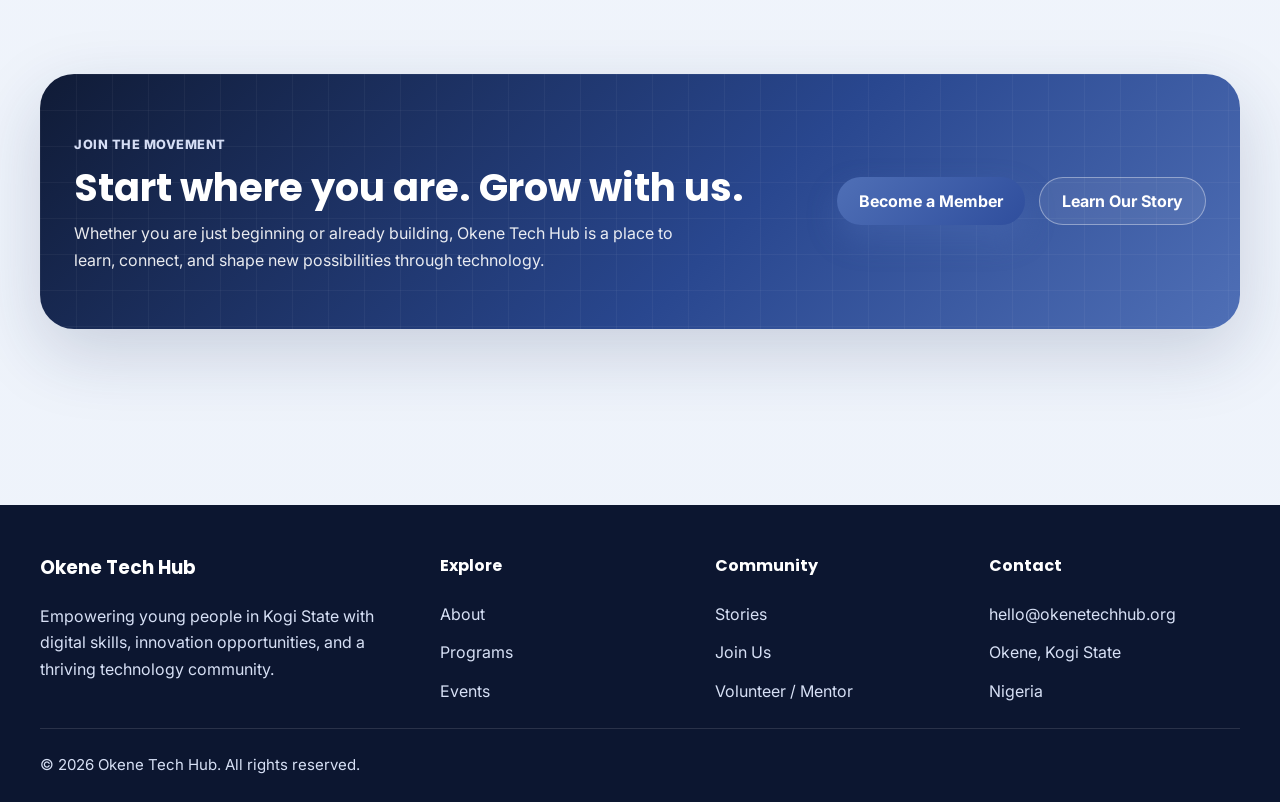
==== commit fa3d498c: "Okenetechhub" ====
--- a/index.html
+++ b/index.html
@@ -299,7 +299,7 @@
       </div>
       <div class="footer-bottom">
         <span>© 2026 Okene Tech Hub. All rights reserved.</span>
-        <span>Built with accessibility, motion preferences, and responsive performance in mind.</span>
+        <!-- <span>Built with accessibility, motion preferences, and responsive performance in mind.</span> -->
       </div>
     </div>
   </footer>
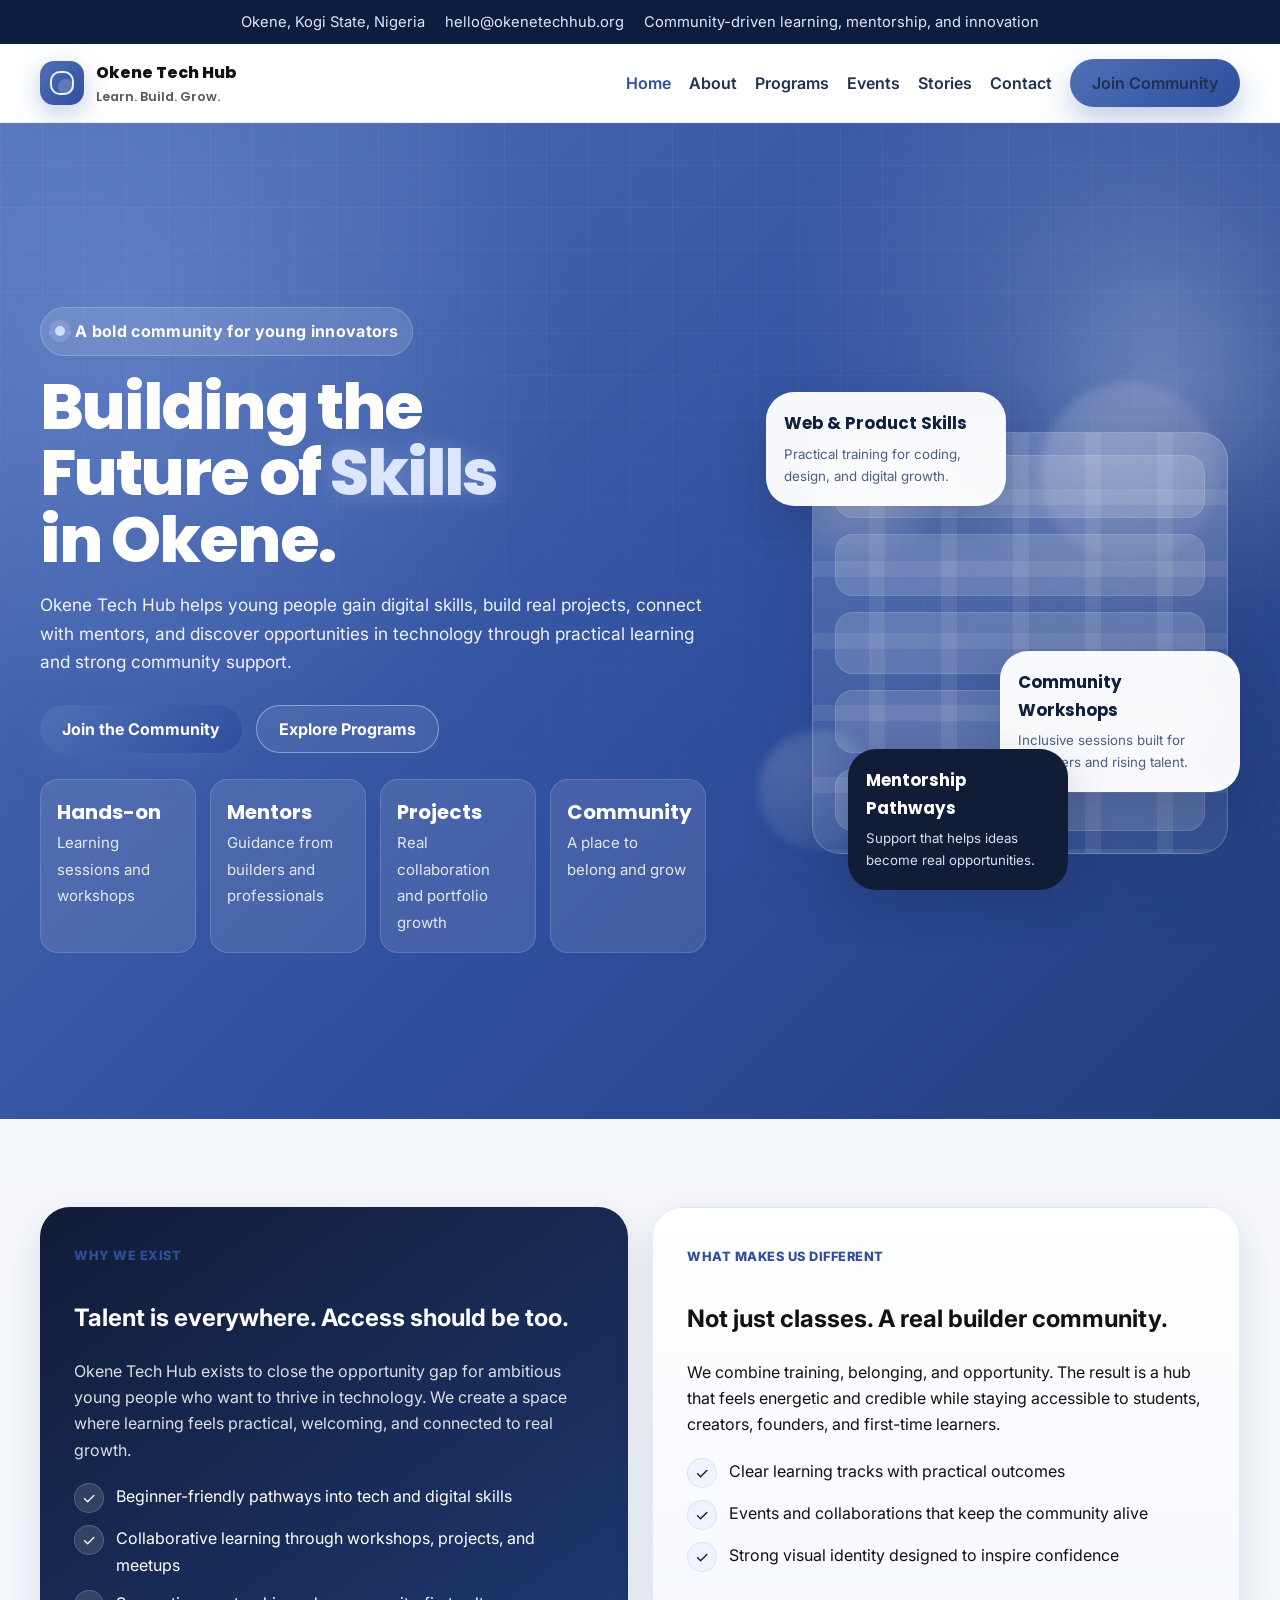
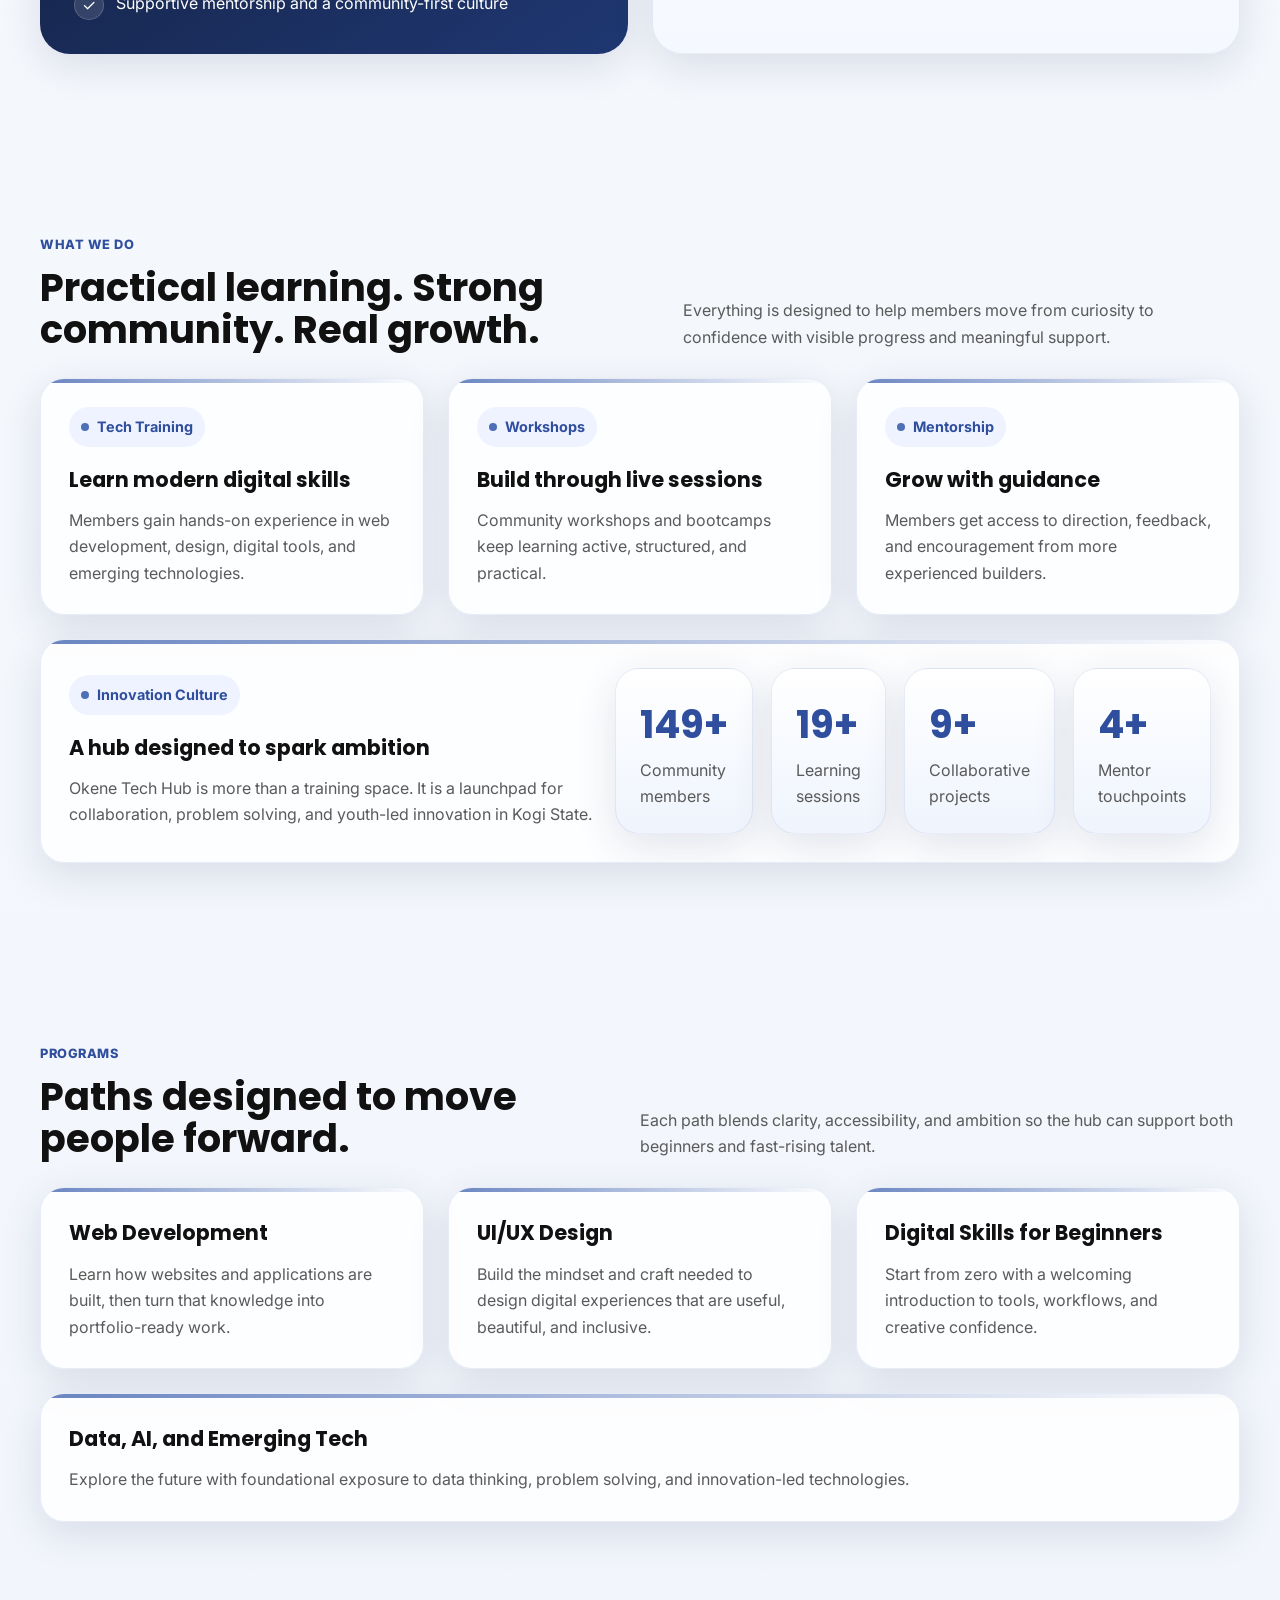
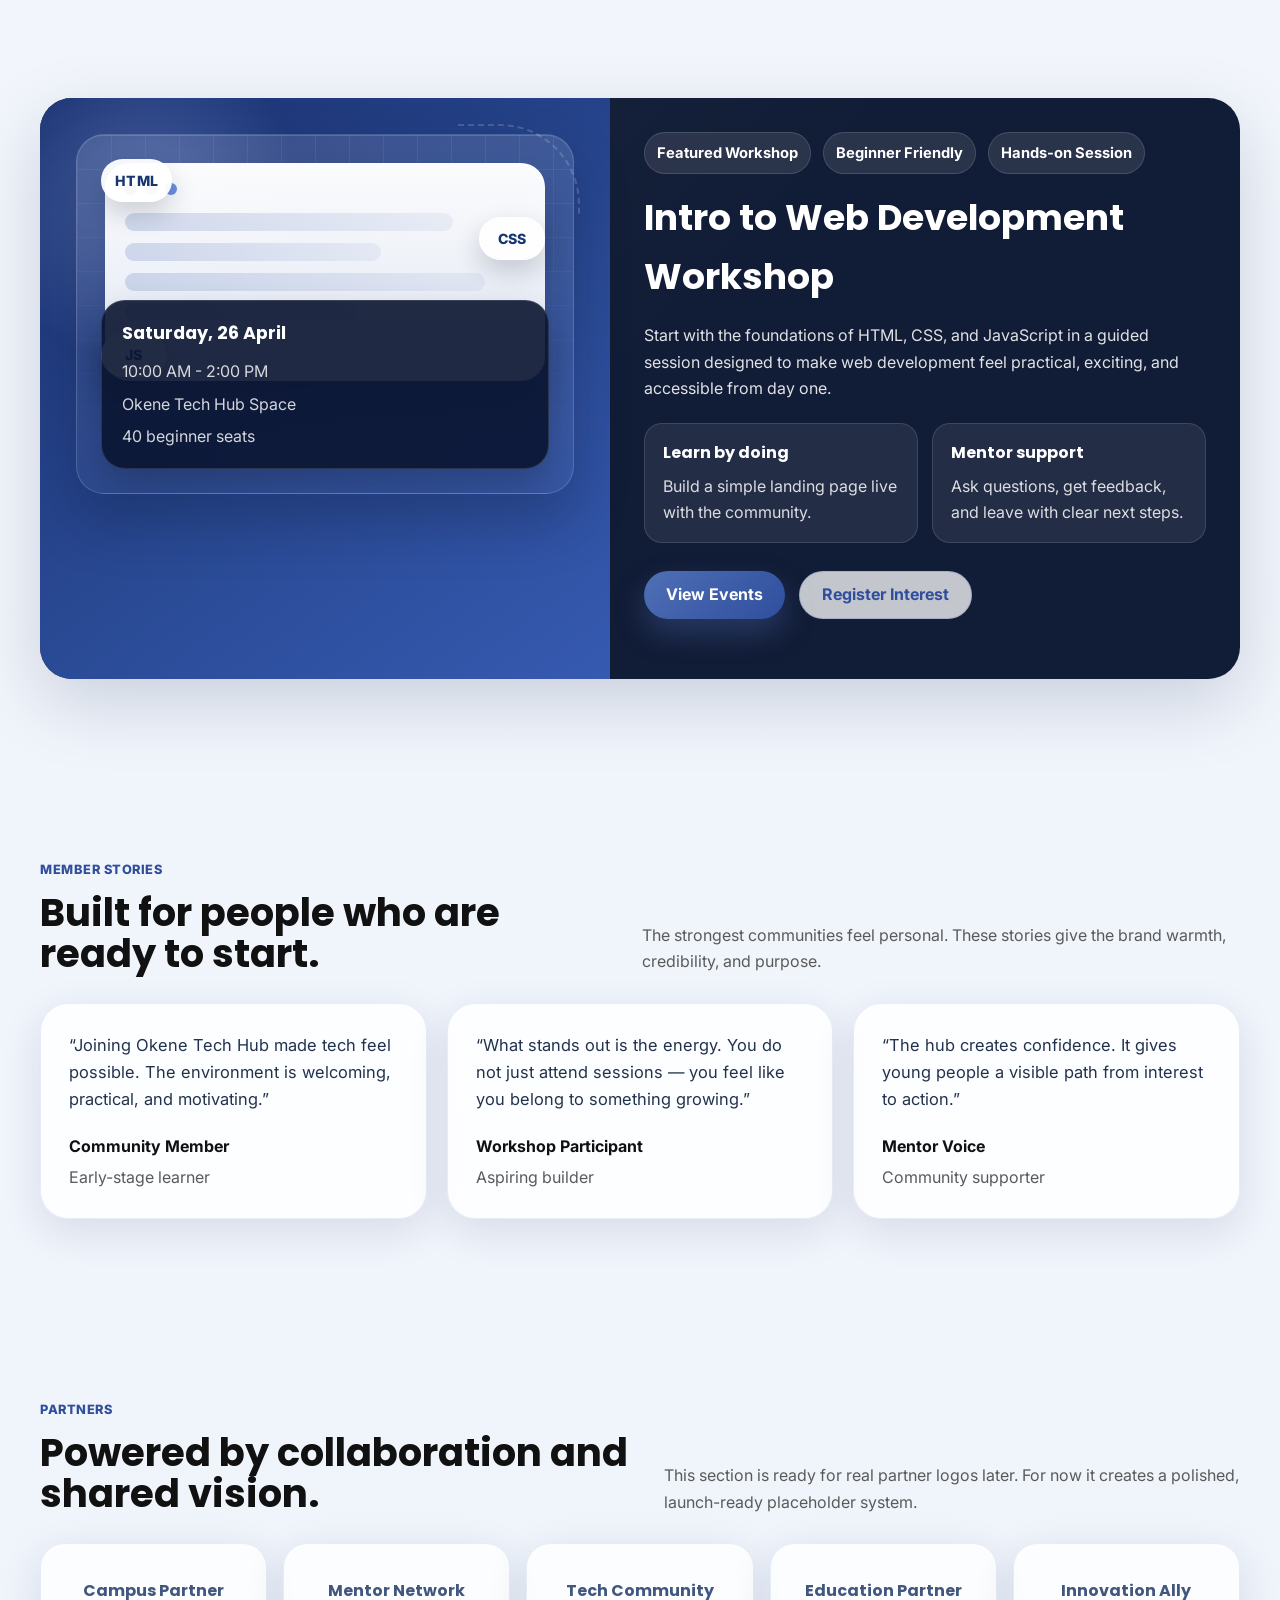
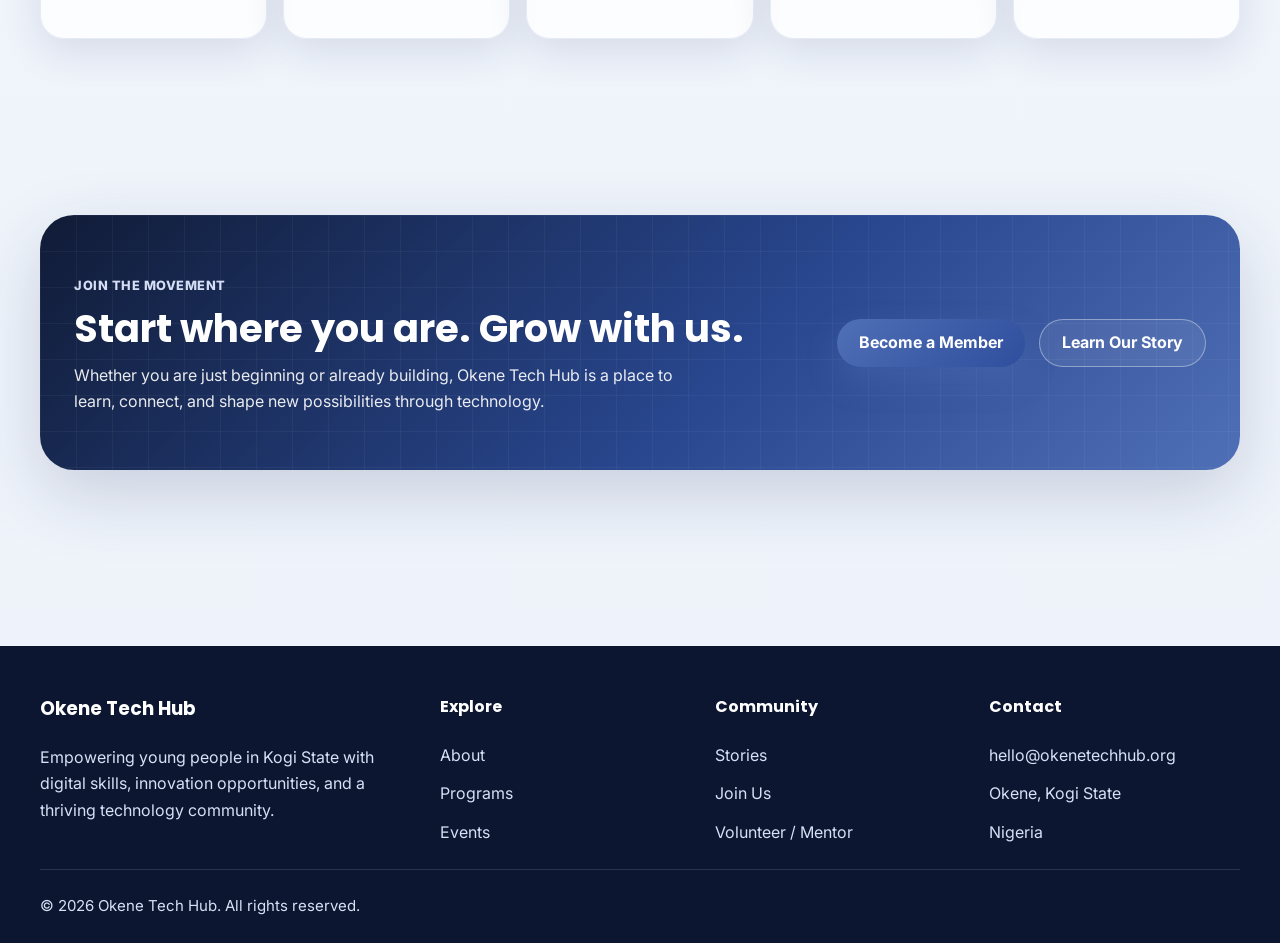
==== commit 0fb6f52d: "Okenetechhub" ====
--- a/index.html
+++ b/index.html
@@ -2,12 +2,21 @@
 <html lang="en">
 <head>
   <meta charset="utf-8">
-  <meta name="viewport" content="width=device-width, initial-scale=1">
+  <meta name="viewport" content="width=device-width, initial-scale=1, viewport-fit=cover">
+  <meta name="theme-color" content="#2f4e9d">
+  <meta name="color-scheme" content="light">
+  <meta property="og:site_name" content="Okene Tech Hub">
+  <meta property="og:type" content="website">
   <meta name="description" content="Okene Tech Hub is a modern technology community empowering young people with digital skills, mentorship, and real opportunities.">
   <title>Okene Tech Hub | Building the Future of Tech in Okene</title>
   <link rel="preconnect" href="https://fonts.googleapis.com">
   <link rel="preconnect" href="https://fonts.gstatic.com" crossorigin>
   <link href="https://fonts.googleapis.com/css2?family=Inter:wght@400;500;600;700;800&family=Poppins:wght@600;700;800&display=swap" rel="stylesheet">
+    <meta property="og:title" content="Okene Tech Hub | Building the Future of Tech in Okene">
+  <meta property="og:description" content="Okene Tech Hub is a modern technology community empowering young people with digital skills, mentorship, and real opportunities.">
+  <meta name="twitter:card" content="summary_large_image">
+  <meta name="twitter:title" content="Okene Tech Hub | Building the Future of Tech in Okene">
+  <meta name="twitter:description" content="Okene Tech Hub is a modern technology community empowering young people with digital skills, mentorship, and real opportunities.">
   <link rel="stylesheet" href="assets/css/styles.css">
 </head>
 <body>
@@ -47,7 +56,7 @@
       <div class="container">
         <div class="reveal is-visible">
           <span class="eyebrow">A bold community for young innovators</span>
-          <h1>Building the Future of Tech in Okene.</h1>
+          <h1>Building the Future of <span class="hero-rotator"><span class="hero-rotator-word" data-rotating-word aria-live="polite">Tech</span></span> in Okene.</h1>
           <p>Okene Tech Hub helps young people gain digital skills, build real projects, connect with mentors, and discover opportunities in technology through practical learning and strong community support.</p>
           <div class="hero-actions">
             <a class="btn btn-primary" href="contact.html">Join the Community</a>
@@ -184,17 +193,40 @@
     <section>
       <div class="container">
         <article class="event-card reveal">
-          <div class="event-visual" aria-hidden="true"></div>
+          <div class="event-showcase" aria-label="Featured workshop preview">
+            <div class="event-stage">
+              <span class="skill-tag html">HTML</span>
+              <span class="skill-tag css">CSS</span>
+              <span class="skill-tag js">JS</span>
+              <div class="event-stage-screen">
+                <div class="event-stage-bars"><span></span><span></span><span></span></div>
+                <div class="event-stage-lines"><span></span><span></span><span></span><span></span></div>
+              </div>
+              <div class="event-info-card">
+                <strong>Saturday, 26 April</strong>
+                <ul>
+                  <li>10:00 AM - 2:00 PM</li>
+                  <li>Okene Tech Hub Space</li>
+                  <li>40 beginner seats</li>
+                </ul>
+              </div>
+            </div>
+          </div>
           <div class="event-copy">
             <div class="event-meta">
-              <span class="pill">Featured Experience</span>
+              <span class="pill">Featured Workshop</span>
               <span class="pill">Beginner Friendly</span>
+              <span class="pill">Hands-on Session</span>
             </div>
             <h3>Intro to Web Development Workshop</h3>
-            <p>Discover how websites work, understand the basics of HTML, CSS, and JavaScript, and take a strong first step into tech with a community that supports your growth.</p>
+            <p>Start with the foundations of HTML, CSS, and JavaScript in a guided session designed to make web development feel practical, exciting, and accessible from day one.</p>
+            <div class="event-highlights" aria-label="Workshop highlights">
+              <div><strong>Learn by doing</strong><span>Build a simple landing page live with the community.</span></div>
+              <div><strong>Mentor support</strong><span>Ask questions, get feedback, and leave with clear next steps.</span></div>
+            </div>
             <div class="hero-actions">
               <a class="btn btn-primary" href="events.html">View Events</a>
-              <a class="btn btn-ghost" href="contact.html">Register Interest</a>
+              <a class="btn btn-secondary" href="contact.html">Register Interest</a>
             </div>
           </div>
         </article>
@@ -304,6 +336,6 @@
     </div>
   </footer>
 
-  <script src="assets/js/main.js"></script>
+  <script src="assets/js/main.js" defer></script>
 </body>
 </html>
--- a/assets/css/styles.css
+++ b/assets/css/styles.css
@@ -251,6 +251,24 @@
   margin: 18px 0 18px;
 }
 .hero h1 { font-size: clamp(2.7rem, 5vw, 5rem); max-width: 12ch; }
+.hero-rotator {
+  display: inline-grid;
+  min-width: 4.8ch;
+  position: relative;
+  vertical-align: baseline;
+}
+.hero-rotator-word {
+  display: inline-block;
+  color: #dce7ff;
+  text-shadow: 0 0 24px rgba(220,231,255,0.28);
+}
+.hero-rotator-word.is-changing {
+  animation: heroWordSwap .48s ease;
+}
+@keyframes heroWordSwap {
+  0% { opacity: .2; transform: translateY(.35em) scale(.98); }
+  100% { opacity: 1; transform: translateY(0) scale(1); }
+}
 .hero p {
   max-width: 62ch;
   font-size: 1.08rem;
@@ -384,6 +402,8 @@
   gap: 24px;
 }
 .card {
+  position: relative;
+  overflow: hidden;
   background: rgba(255,255,255,0.82);
   border: 1px solid rgba(79,111,182,0.12);
   border-radius: var(--radius);
@@ -397,6 +417,15 @@
   font-size: 1.3rem;
 }
 .card p { margin: 0; color: var(--muted); }
+.card::after {
+  content: "";
+  position: absolute;
+  inset: 0 auto auto 0;
+  width: 100%;
+  height: 4px;
+  background: linear-gradient(90deg, var(--primary), rgba(108,142,219,0));
+  opacity: .85;
+}
 .card-badge {
   display: inline-flex;
   align-items: center;
@@ -550,6 +579,115 @@
 }
 .event-copy h3 { font-size: clamp(1.6rem, 2.8vw, 2.4rem); margin: 8px 0 12px; font-family: Poppins, Inter, sans-serif; }
 .event-copy p { color: rgba(255,255,255,0.87); }
+
+
+.event-card {
+  grid-template-columns: minmax(320px, .95fr) minmax(320px, 1.05fr);
+  align-items: stretch;
+}
+.event-showcase {
+  position: relative;
+  padding: 36px;
+  background:
+    radial-gradient(circle at 18% 18%, rgba(137,167,231,0.38), transparent 24%),
+    linear-gradient(145deg, #1b3170, #294993 55%, #365ab1);
+}
+.event-showcase::after {
+  content: "";
+  position: absolute;
+  right: 30px;
+  top: 26px;
+  width: 120px;
+  height: 90px;
+  border-top: 2px dashed rgba(255,255,255,0.24);
+  border-right: 2px dashed rgba(255,255,255,0.24);
+  border-top-right-radius: 80px;
+  opacity: .7;
+}
+.event-stage {
+  position: relative;
+  min-height: 360px;
+  border-radius: 28px;
+  overflow: hidden;
+  background: linear-gradient(180deg, rgba(255,255,255,0.12), rgba(255,255,255,0.04));
+  border: 1px solid rgba(255,255,255,0.14);
+  box-shadow: inset 0 1px 0 rgba(255,255,255,0.1), 0 28px 54px rgba(10,20,48,0.28);
+}
+.event-stage::before {
+  content: "";
+  position: absolute;
+  inset: 0;
+  background-image:
+    linear-gradient(rgba(255,255,255,0.08) 1px, transparent 1px),
+    linear-gradient(90deg, rgba(255,255,255,0.08) 1px, transparent 1px);
+  background-size: 34px 34px;
+  mask-image: linear-gradient(180deg, rgba(0,0,0,.85), transparent 95%);
+}
+.event-stage-screen {
+  position: absolute;
+  inset: 28px 28px 112px;
+  border-radius: 24px;
+  background: linear-gradient(180deg, rgba(255,255,255,0.98), rgba(233,238,248,0.95));
+  box-shadow: 0 26px 36px rgba(11,20,46,0.22);
+  padding: 20px;
+}
+.event-stage-bars { display: flex; gap: 8px; margin-bottom: 18px; }
+.event-stage-bars span { width: 12px; height: 12px; border-radius: 50%; background: var(--accent); }
+.event-stage-bars span:first-child { background: #4f6fb6; }
+.event-stage-bars span:nth-child(2) { background: #89a7e7; }
+.event-stage-lines { display: grid; gap: 12px; }
+.event-stage-lines span { height: 18px; border-radius: 999px; background: linear-gradient(90deg, rgba(79,111,182,0.22), rgba(79,111,182,0.08)); }
+.event-stage-lines span:nth-child(1) { width: 82%; }
+.event-stage-lines span:nth-child(2) { width: 64%; }
+.event-stage-lines span:nth-child(3) { width: 90%; }
+.event-stage-lines span:nth-child(4) { width: 58%; }
+.skill-tag {
+  position: absolute;
+  z-index: 2;
+  display: inline-flex;
+  align-items: center;
+  justify-content: center;
+  min-width: 66px;
+  padding: 10px 14px;
+  border-radius: 999px;
+  font-weight: 800;
+  font-size: .88rem;
+  letter-spacing: .02em;
+  color: #17356f;
+  background: rgba(255,255,255,0.95);
+  box-shadow: 0 12px 26px rgba(11,20,46,0.18);
+}
+.skill-tag.html { top: 24px; left: 24px; }
+.skill-tag.css { top: 82px; right: 28px; }
+.skill-tag.js { bottom: 116px; left: 24px; }
+.event-info-card {
+  position: absolute;
+  left: 24px;
+  right: 24px;
+  bottom: 24px;
+  z-index: 2;
+  padding: 18px 20px;
+  border-radius: 24px;
+  background: rgba(10,21,48,0.9);
+  border: 1px solid rgba(255,255,255,0.12);
+  box-shadow: 0 20px 36px rgba(10,20,48,0.28);
+}
+.event-info-card strong { display:block; font-family: Poppins, Inter, sans-serif; font-size: 1.1rem; margin-bottom: 10px; }
+.event-info-card ul { list-style: none; padding: 0; margin: 0; display: grid; gap: 6px; color: rgba(255,255,255,0.82); }
+.event-highlights {
+  display: grid;
+  grid-template-columns: repeat(2, minmax(0,1fr));
+  gap: 14px;
+  margin: 22px 0 26px;
+}
+.event-highlights div {
+  padding: 16px 18px;
+  border-radius: 18px;
+  background: rgba(255,255,255,0.08);
+  border: 1px solid rgba(255,255,255,0.12);
+}
+.event-highlights strong { display: block; margin-bottom: 6px; font-family: Poppins, Inter, sans-serif; }
+.event-highlights span { color: rgba(255,255,255,0.84); }
 
 .testimonials {
   display: grid;
@@ -762,3 +900,37 @@
   }
   .reveal { opacity: 1; transform: none; }
 }
+
+
+@media (max-width: 1200px) {
+  :root { --max: 1120px; }
+  .hero .container { gap: 28px; }
+  .hero-art { min-height: 470px; }
+}
+
+@media (max-width: 900px) {
+  .hero .container { grid-template-columns: 1fr; }
+  .hero-art { order: 2; min-height: 360px; }
+  .event-card { grid-template-columns: 1fr; }
+  .event-showcase { min-height: 420px; }
+  .event-highlights { grid-template-columns: 1fr; }
+}
+
+@media (max-width: 600px) {
+  .hero h1 { font-size: clamp(2.35rem, 10vw, 3.4rem); }
+  .hero p { font-size: 1rem; }
+  .hero .container { padding: 66px 0 46px; }
+  .hero-art { min-height: 300px; }
+  .float-card.one, .float-card.two, .float-card.three { width: min(100%, 210px); }
+  .float-card.one { left: 10px; top: 10px; }
+  .float-card.two { right: 8px; bottom: 82px; }
+  .float-card.three { left: 14px; bottom: 8px; }
+  .event-showcase { padding: 18px; }
+  .event-stage { min-height: 320px; }
+  .event-stage-screen { inset: 20px 20px 112px; }
+  .event-info-card { left: 14px; right: 14px; bottom: 14px; }
+  .skill-tag { min-width: 58px; padding: 8px 12px; font-size: .8rem; }
+  .header .inner { min-height: 72px; }
+  .container, .header .inner, .topbar .inner, .footer .inner { width: min(calc(100% - 24px), var(--max)); }
+  main section { padding: 68px 0; }
+}
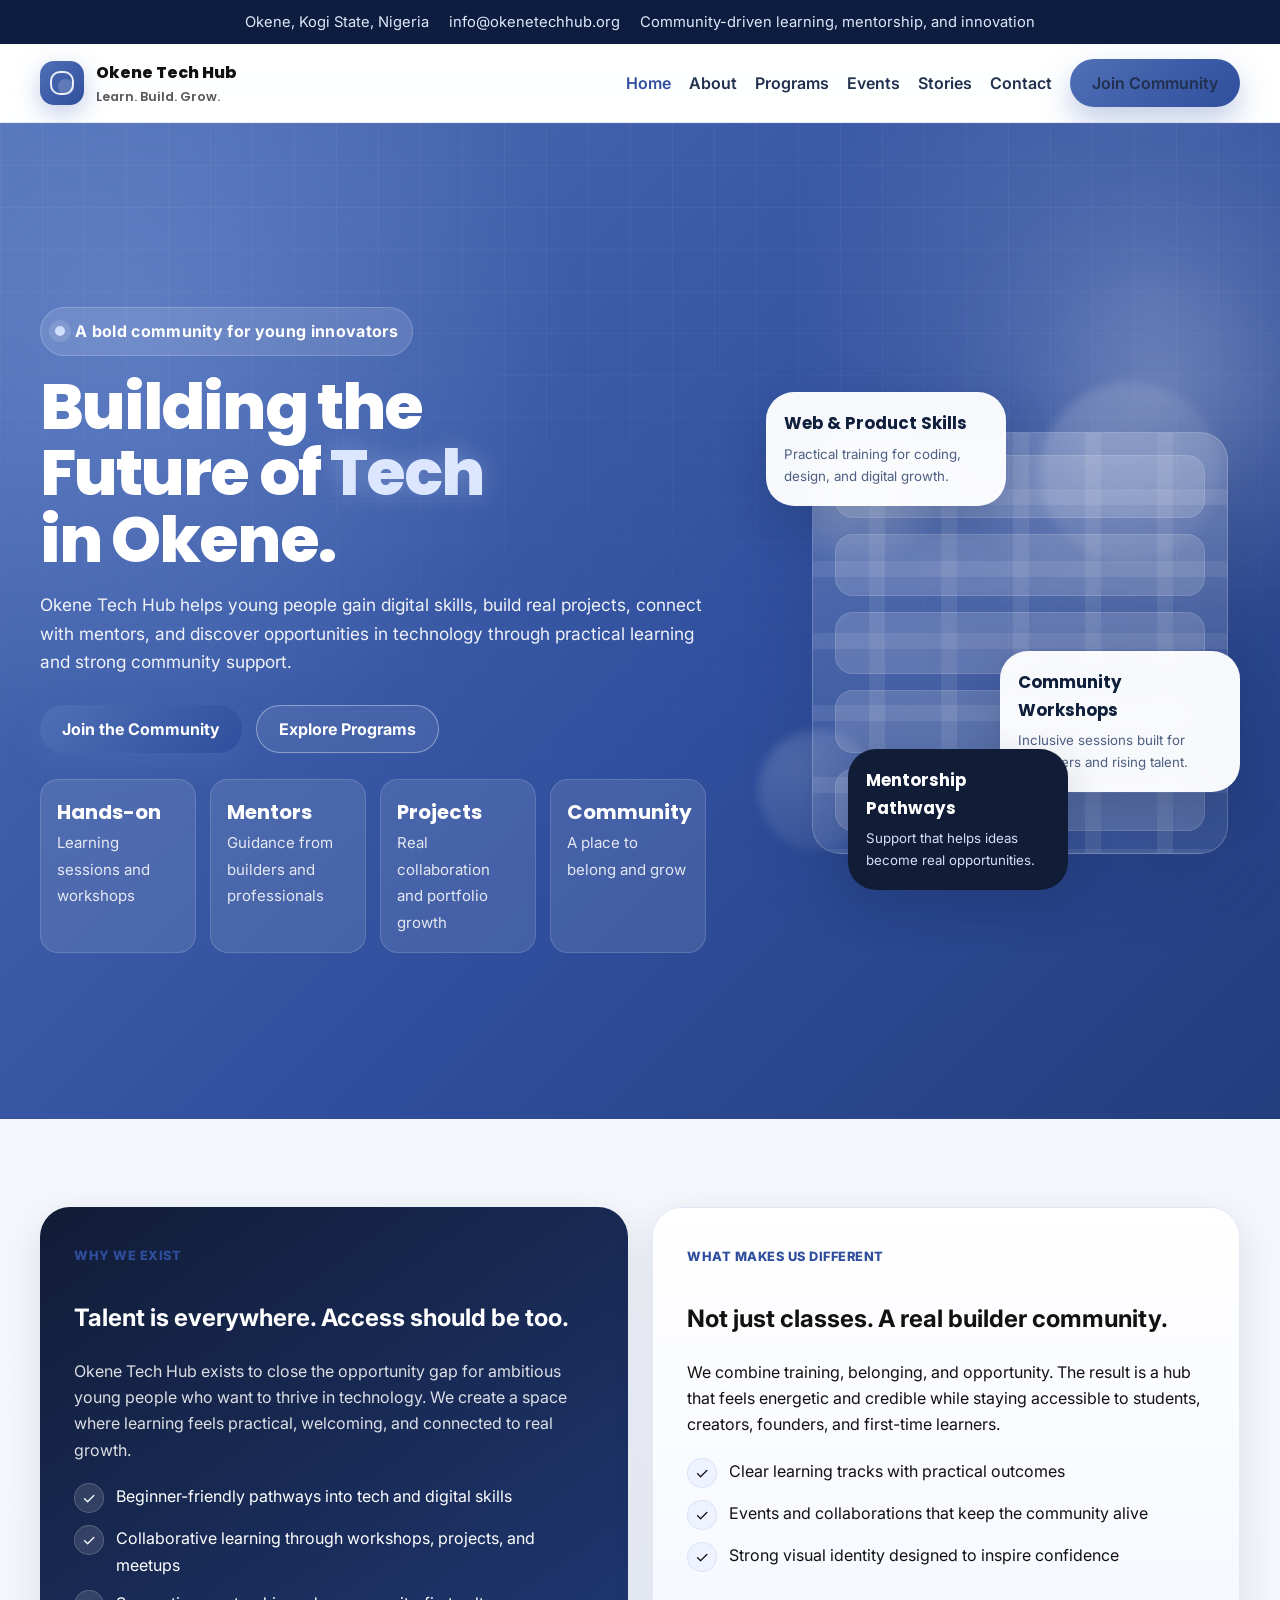
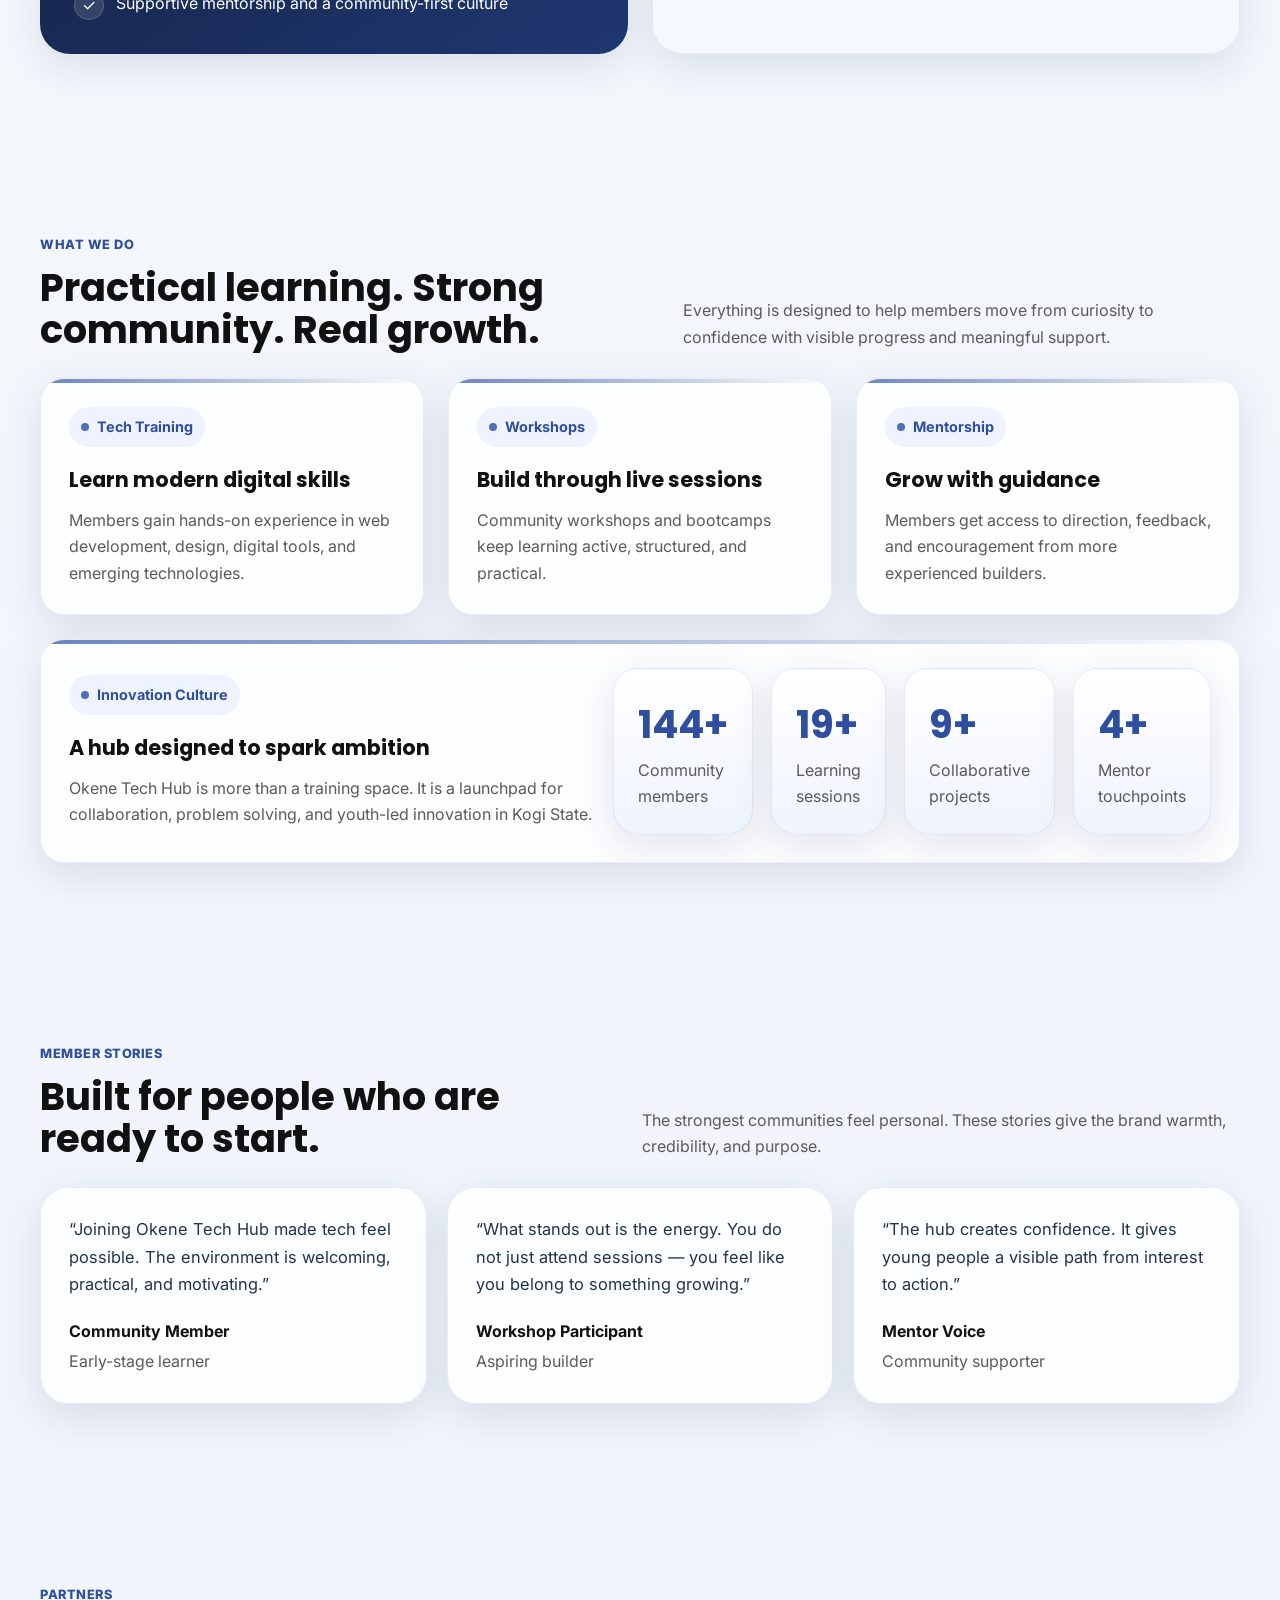
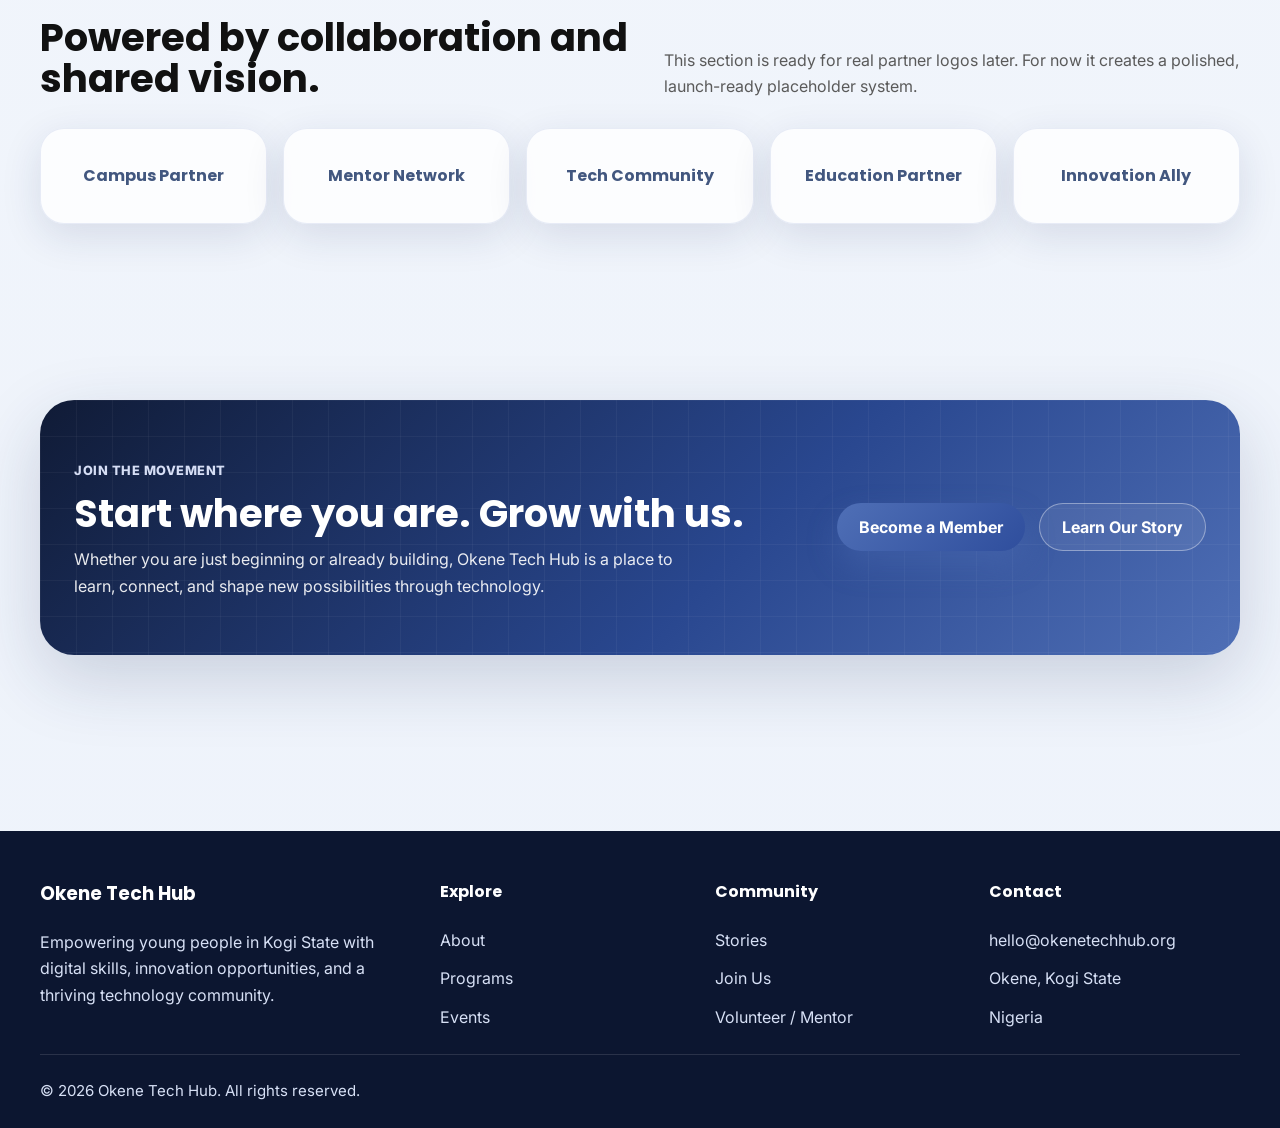
==== commit 80fad0d5: "Okenetechhub" ====
--- a/index.html
+++ b/index.html
@@ -24,7 +24,7 @@
   <div class="topbar">
     <div class="inner">
       <span>Okene, Kogi State, Nigeria</span>
-      <span>hello@okenetechhub.org</span>
+      <span>info@okenetechhub.org</span>
       <span>Community-driven learning, mentorship, and innovation</span>
     </div>
   </div>
@@ -160,7 +160,7 @@
       </div>
     </section>
 
-    <section>
+    <!-- <section>
       <div class="container">
         <div class="section-header reveal">
           <div>
@@ -231,7 +231,7 @@
           </div>
         </article>
       </div>
-    </section>
+    </section> -->
 
     <section>
       <div class="container">
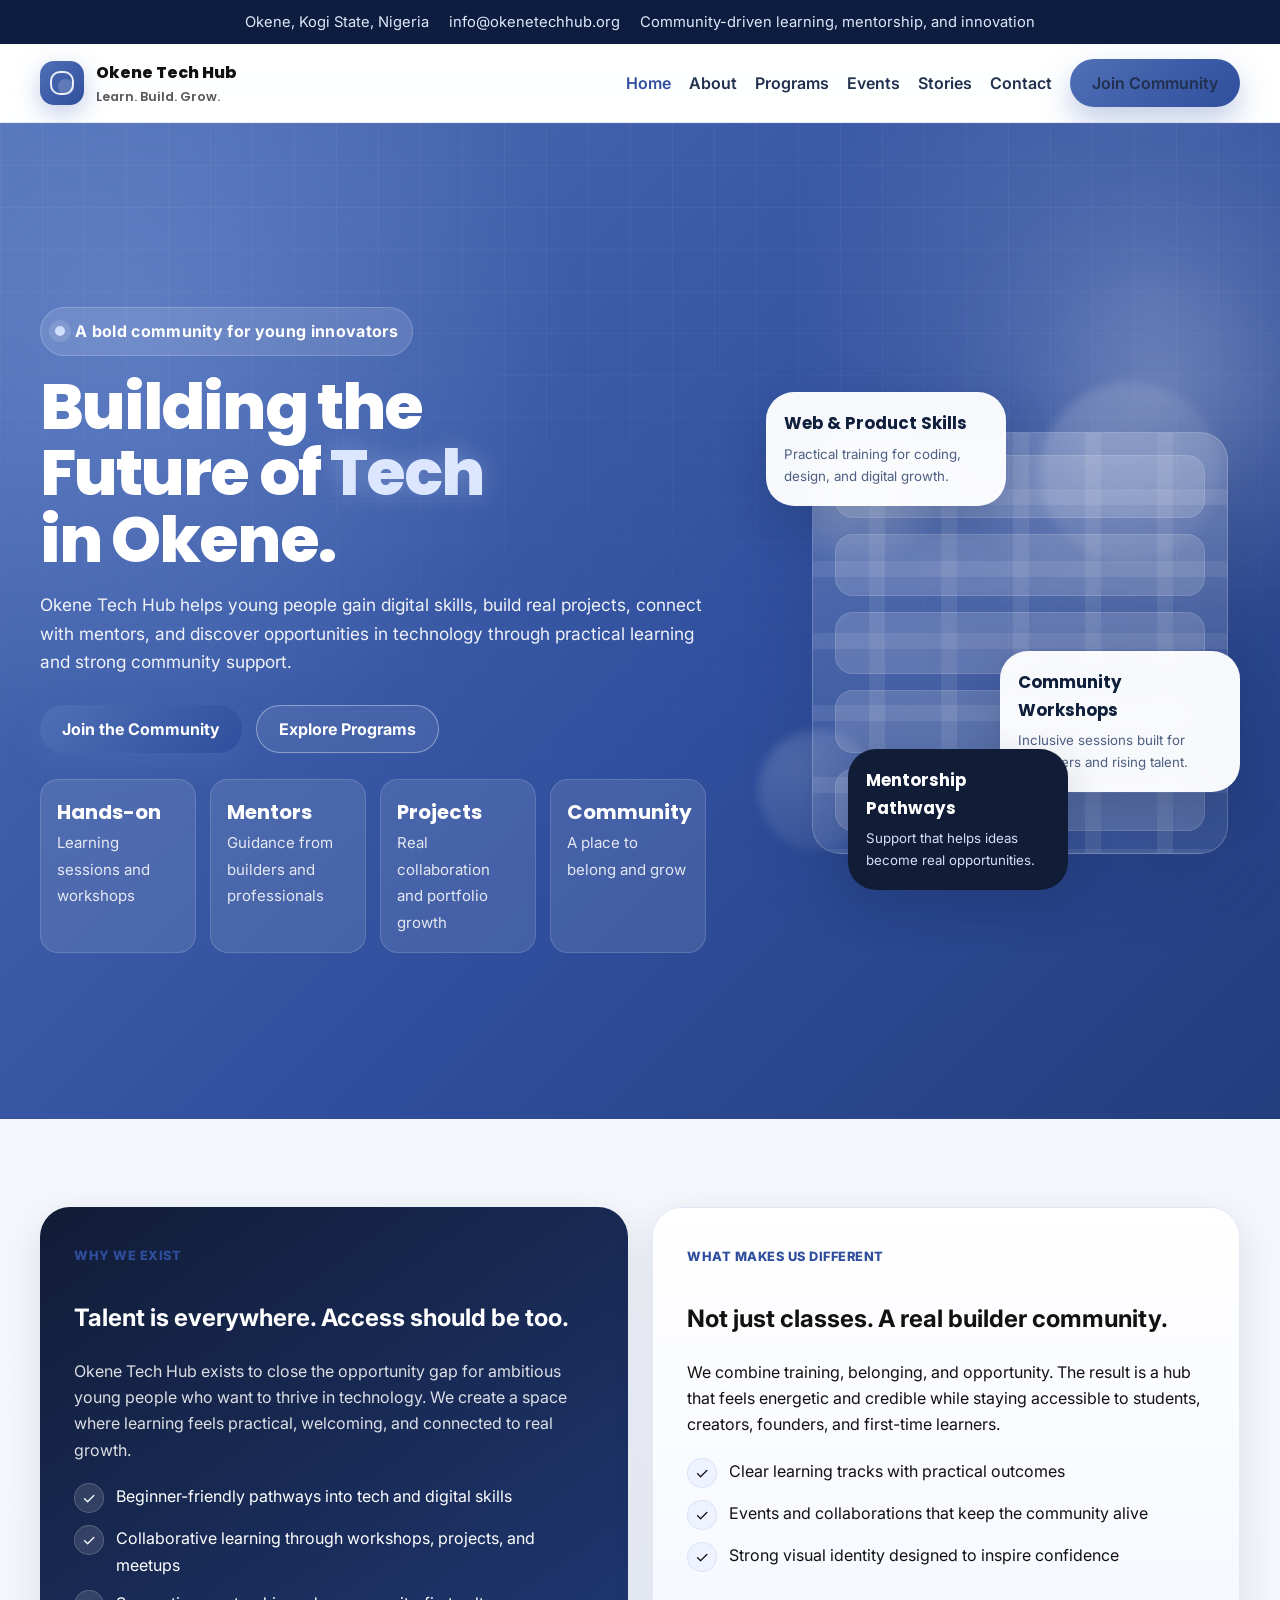
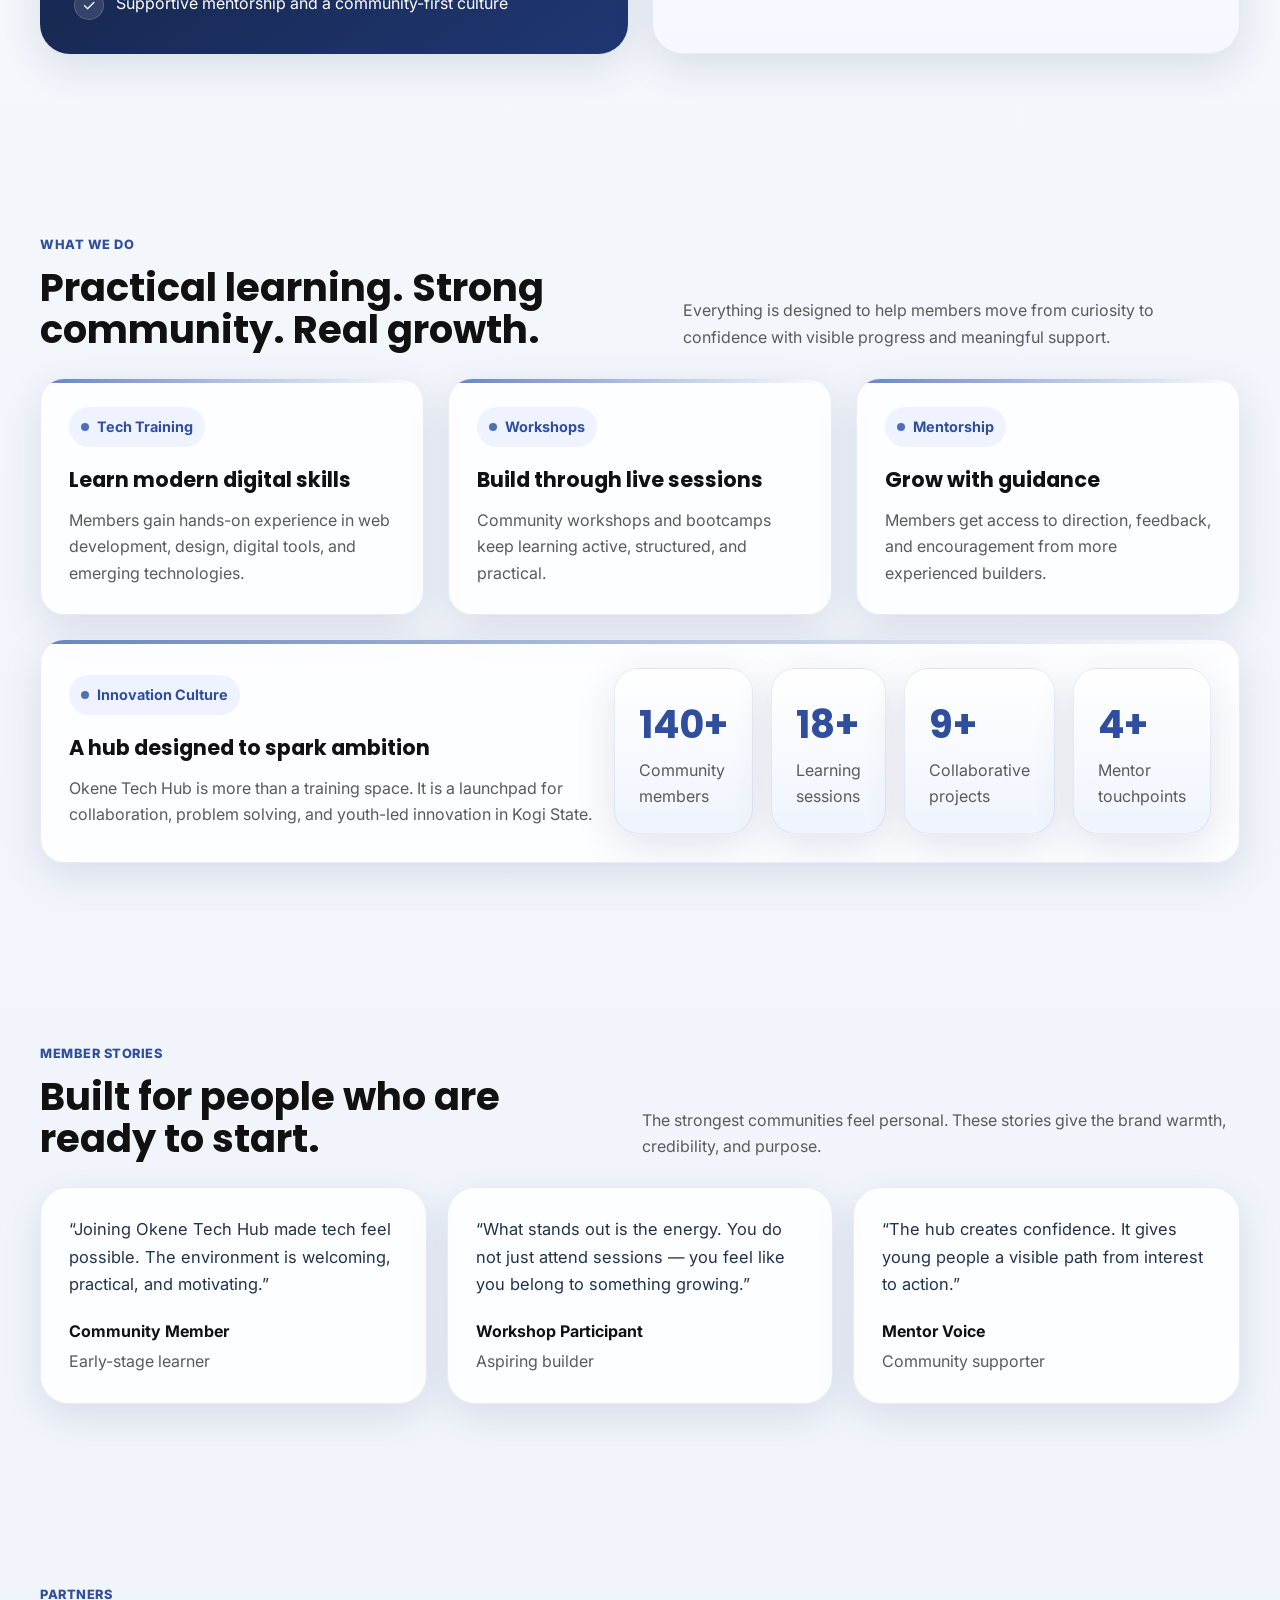
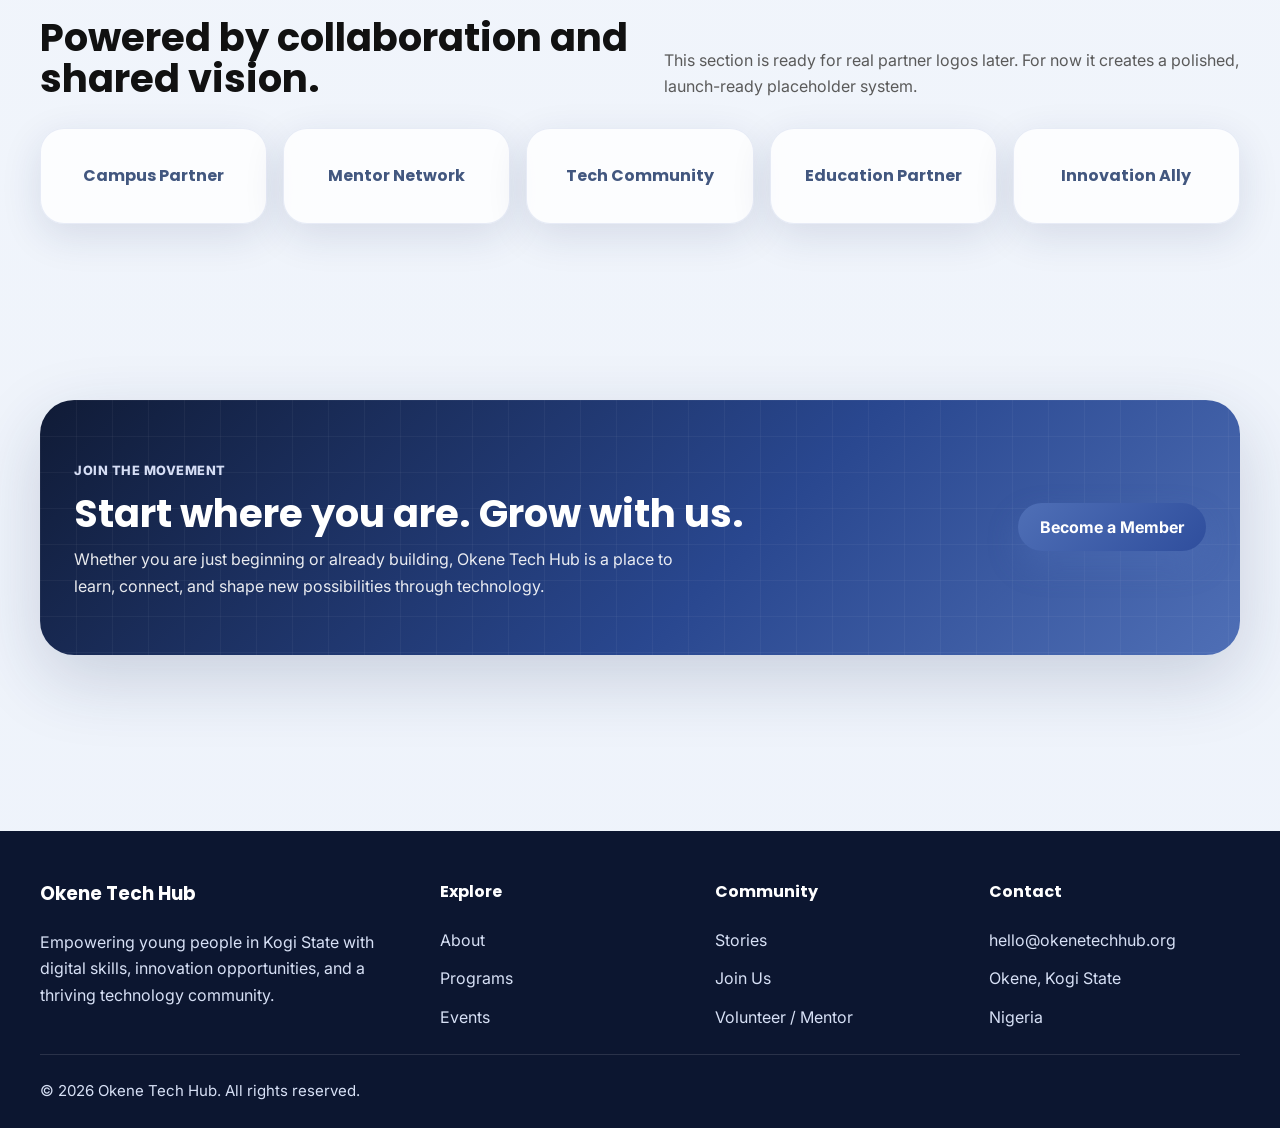
==== commit 27ae960b: "Okenetechhub" ====
--- a/index.html
+++ b/index.html
@@ -160,79 +160,6 @@
       </div>
     </section>
 
-    <!-- <section>
-      <div class="container">
-        <div class="section-header reveal">
-          <div>
-            <span class="kicker">Programs</span>
-            <h2>Paths designed to move people forward.</h2>
-          </div>
-          <p>Each path blends clarity, accessibility, and ambition so the hub can support both beginners and fast-rising talent.</p>
-        </div>
-        <div class="grid">
-          <article class="card reveal lift" style="grid-column: span 4;">
-            <h3>Web Development</h3>
-            <p>Learn how websites and applications are built, then turn that knowledge into portfolio-ready work.</p>
-          </article>
-          <article class="card reveal lift" style="grid-column: span 4;">
-            <h3>UI/UX Design</h3>
-            <p>Build the mindset and craft needed to design digital experiences that are useful, beautiful, and inclusive.</p>
-          </article>
-          <article class="card reveal lift" style="grid-column: span 4;">
-            <h3>Digital Skills for Beginners</h3>
-            <p>Start from zero with a welcoming introduction to tools, workflows, and creative confidence.</p>
-          </article>
-          <article class="card reveal lift" style="grid-column: span 12;">
-            <h3>Data, AI, and Emerging Tech</h3>
-            <p>Explore the future with foundational exposure to data thinking, problem solving, and innovation-led technologies.</p>
-          </article>
-        </div>
-      </div>
-    </section>
-
-    <section>
-      <div class="container">
-        <article class="event-card reveal">
-          <div class="event-showcase" aria-label="Featured workshop preview">
-            <div class="event-stage">
-              <span class="skill-tag html">HTML</span>
-              <span class="skill-tag css">CSS</span>
-              <span class="skill-tag js">JS</span>
-              <div class="event-stage-screen">
-                <div class="event-stage-bars"><span></span><span></span><span></span></div>
-                <div class="event-stage-lines"><span></span><span></span><span></span><span></span></div>
-              </div>
-              <div class="event-info-card">
-                <strong>Saturday, 26 April</strong>
-                <ul>
-                  <li>10:00 AM - 2:00 PM</li>
-                  <li>Okene Tech Hub Space</li>
-                  <li>40 beginner seats</li>
-                </ul>
-              </div>
-            </div>
-          </div>
-          <div class="event-copy">
-            <div class="event-meta">
-              <span class="pill">Featured Workshop</span>
-              <span class="pill">Beginner Friendly</span>
-              <span class="pill">Hands-on Session</span>
-            </div>
-            <h3>Intro to Web Development Workshop</h3>
-            <p>Start with the foundations of HTML, CSS, and JavaScript in a guided session designed to make web development feel practical, exciting, and accessible from day one.</p>
-            <div class="event-highlights" aria-label="Workshop highlights">
-              <div><strong>Learn by doing</strong><span>Build a simple landing page live with the community.</span></div>
-              <div><strong>Mentor support</strong><span>Ask questions, get feedback, and leave with clear next steps.</span></div>
-            </div>
-            <div class="hero-actions">
-              <a class="btn btn-primary" href="events.html">View Events</a>
-              <a class="btn btn-secondary" href="contact.html">Register Interest</a>
-            </div>
-          </div>
-        </article>
-      </div>
-    </section> -->
-
     <section>
       <div class="container">
         <div class="section-header reveal">
@@ -289,7 +216,7 @@
             </div>
             <div class="cta-actions">
               <a class="btn btn-primary" href="contact.html">Become a Member</a>
-              <a class="btn btn-ghost" href="about.html">Learn Our Story</a>
+              <!-- <a class="btn btn-ghost" href="about.html">Learn Our Story</a> -->
             </div>
           </div>
         </article>
--- a/assets/css/styles.css
+++ b/assets/css/styles.css
@@ -98,6 +98,11 @@
   background: linear-gradient(135deg, var(--primary), var(--primary-dark));
   position: relative;
   box-shadow: 0 8px 24px rgba(79, 111, 182, 0.35);
+  transition: transform 0.3s ease, box-shadow 0.3s ease;
+}
+.brand:hover .brand-mark {
+  transform: scale(1.05);
+  box-shadow: 0 12px 32px rgba(79, 111, 182, 0.45);
 }
 .brand-mark::before,
 .brand-mark::after {
@@ -125,13 +130,17 @@
   background: transparent;
   padding: 8px;
   border-radius: 10px;
-}
+  cursor: pointer;
+  transition: background-color 0.2s ease;
+}
+.nav-toggle:hover { background: rgba(0,0,0,0.05); }
 .nav-toggle .bar {
   display: block;
   width: 24px;
   height: 2px;
   background: var(--ink);
   margin: 5px 0;
+  transition: all 0.3s ease;
 }
 
 .nav {
@@ -168,6 +177,7 @@
   transition: transform .25s ease, box-shadow .25s ease, background .25s ease, color .25s ease, border-color .25s ease;
 }
 .btn:hover, .button-link:hover { transform: translateY(-2px); }
+.btn:focus-visible, .button-link:focus-visible { outline: 3px solid var(--ring); outline-offset: 3px; }
 .btn-primary {
   background: linear-gradient(135deg, var(--primary), var(--primary-dark));
   color: var(--white);
@@ -849,6 +859,7 @@
   }
   .hero-art { min-height: 420px; }
   .hero h1 { max-width: none; }
+  .hero .container { gap: 32px; }
   .metrics, .testimonials, .logo-row { grid-template-columns: repeat(2, 1fr); }
   .feature-grid .card:nth-child(1), .feature-grid .card:nth-child(2), .feature-grid .card:nth-child(3) { grid-column: span 12; }
 }
@@ -868,11 +879,20 @@
     display: none;
     flex-direction: column;
     align-items: stretch;
+    opacity: 0;
+    transform: translateY(-10px);
+    transition: opacity 0.3s ease, transform 0.3s ease;
   }
-  .nav.open { display: flex; }
+  .nav.open {
+    display: flex;
+    opacity: 1;
+    transform: translateY(0);
+  }
   .nav ul { flex-direction: column; gap: 14px; }
   .hero .container { padding: 76px 0 54px; }
-  .hero-stats { grid-template-columns: repeat(2, 1fr); }
+  .hero-stats { grid-template-columns: repeat(2, 1fr); gap: 12px; }
+  .hero-stats .stat { padding: 14px; }
+  .hero-stats .stat strong { font-size: 1.1rem; }
   .metrics { grid-template-columns: repeat(2, 1fr); }
   .testimonials, .logo-row { grid-template-columns: 1fr; }
   .section-header { align-items: start; flex-direction: column; }
